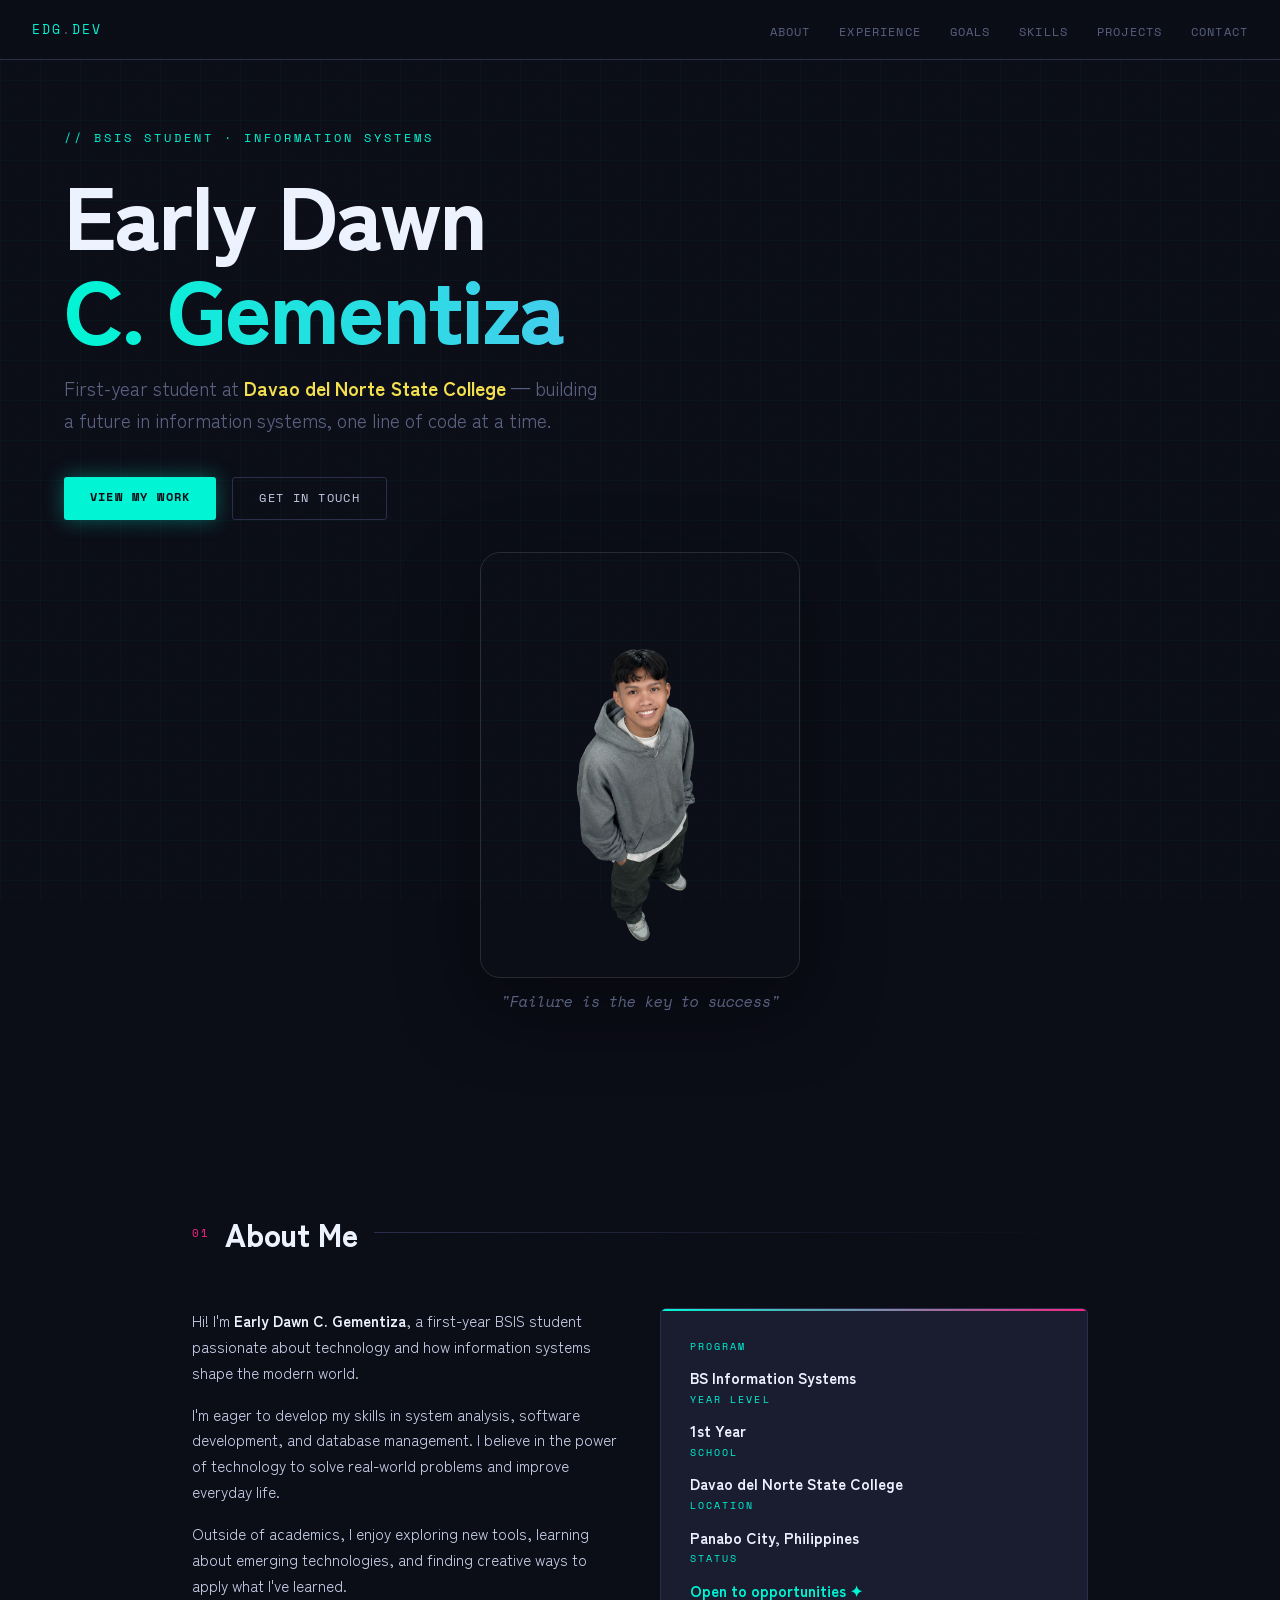
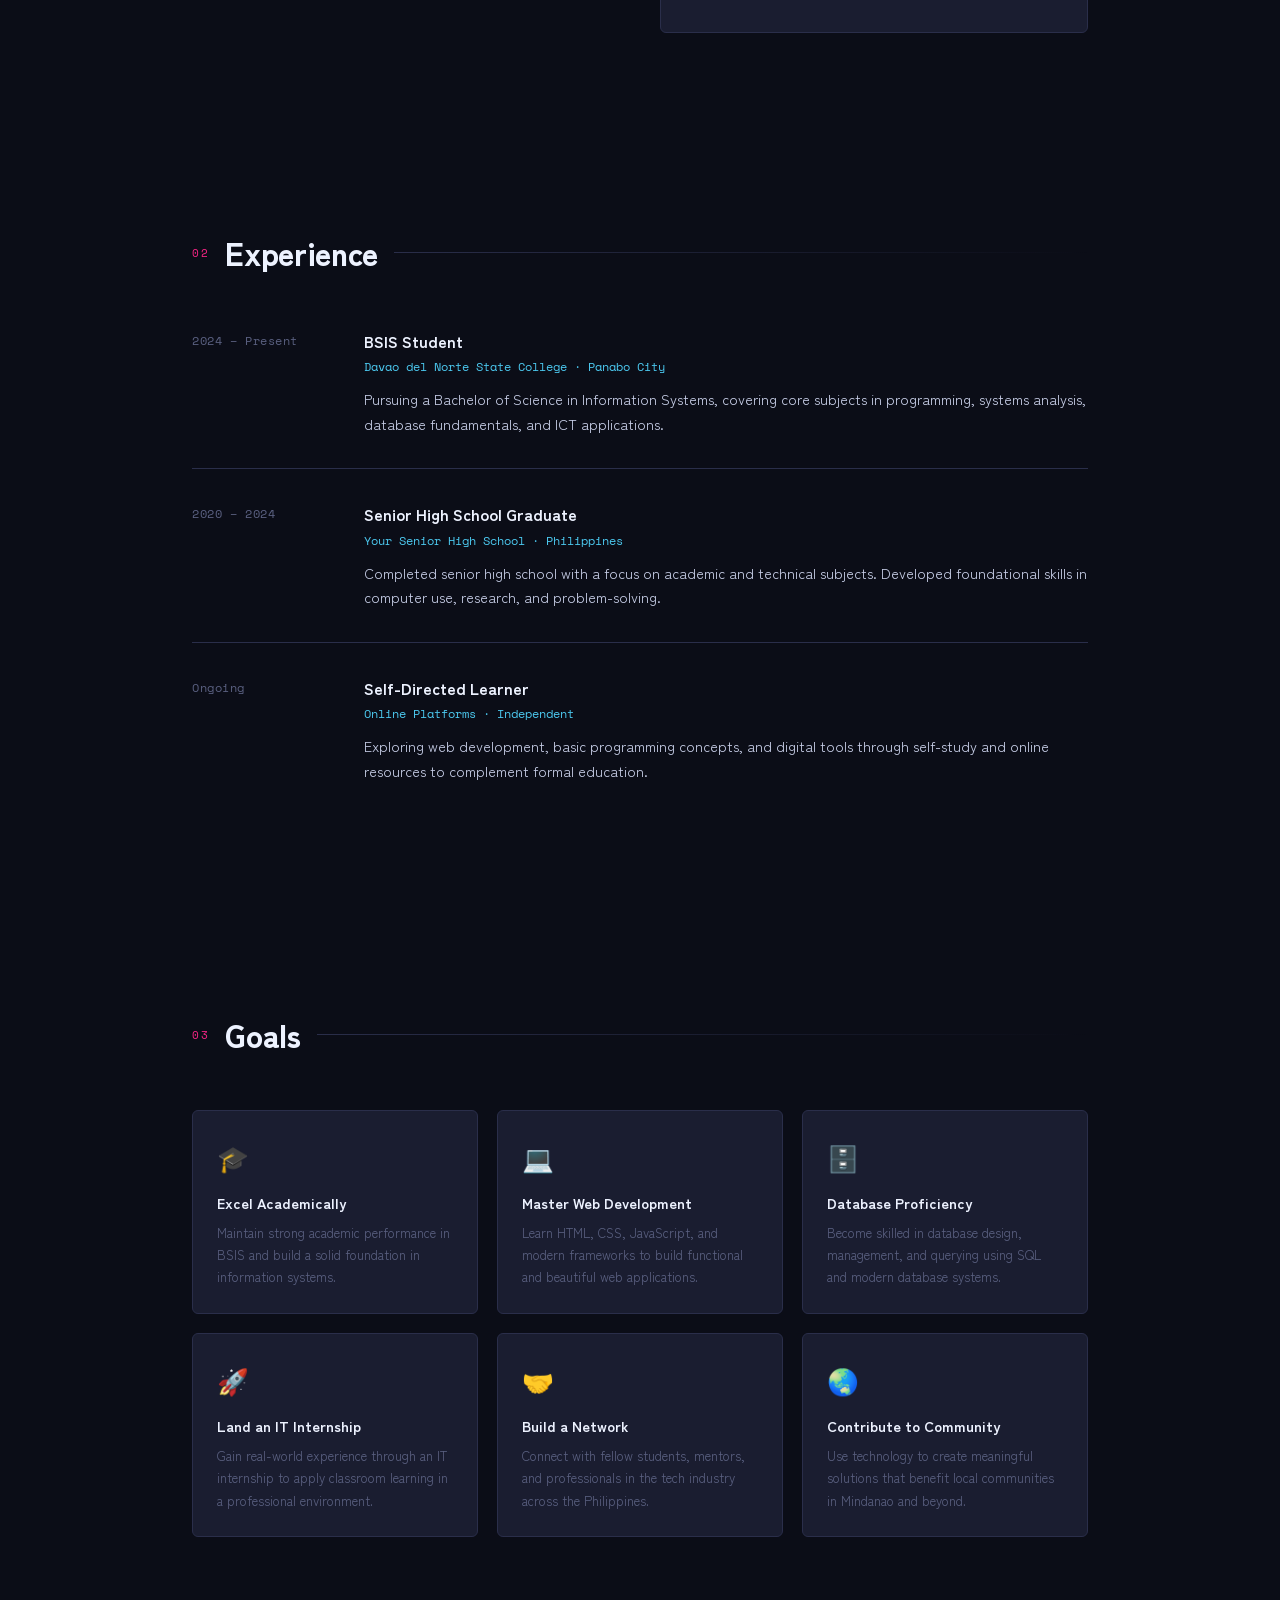
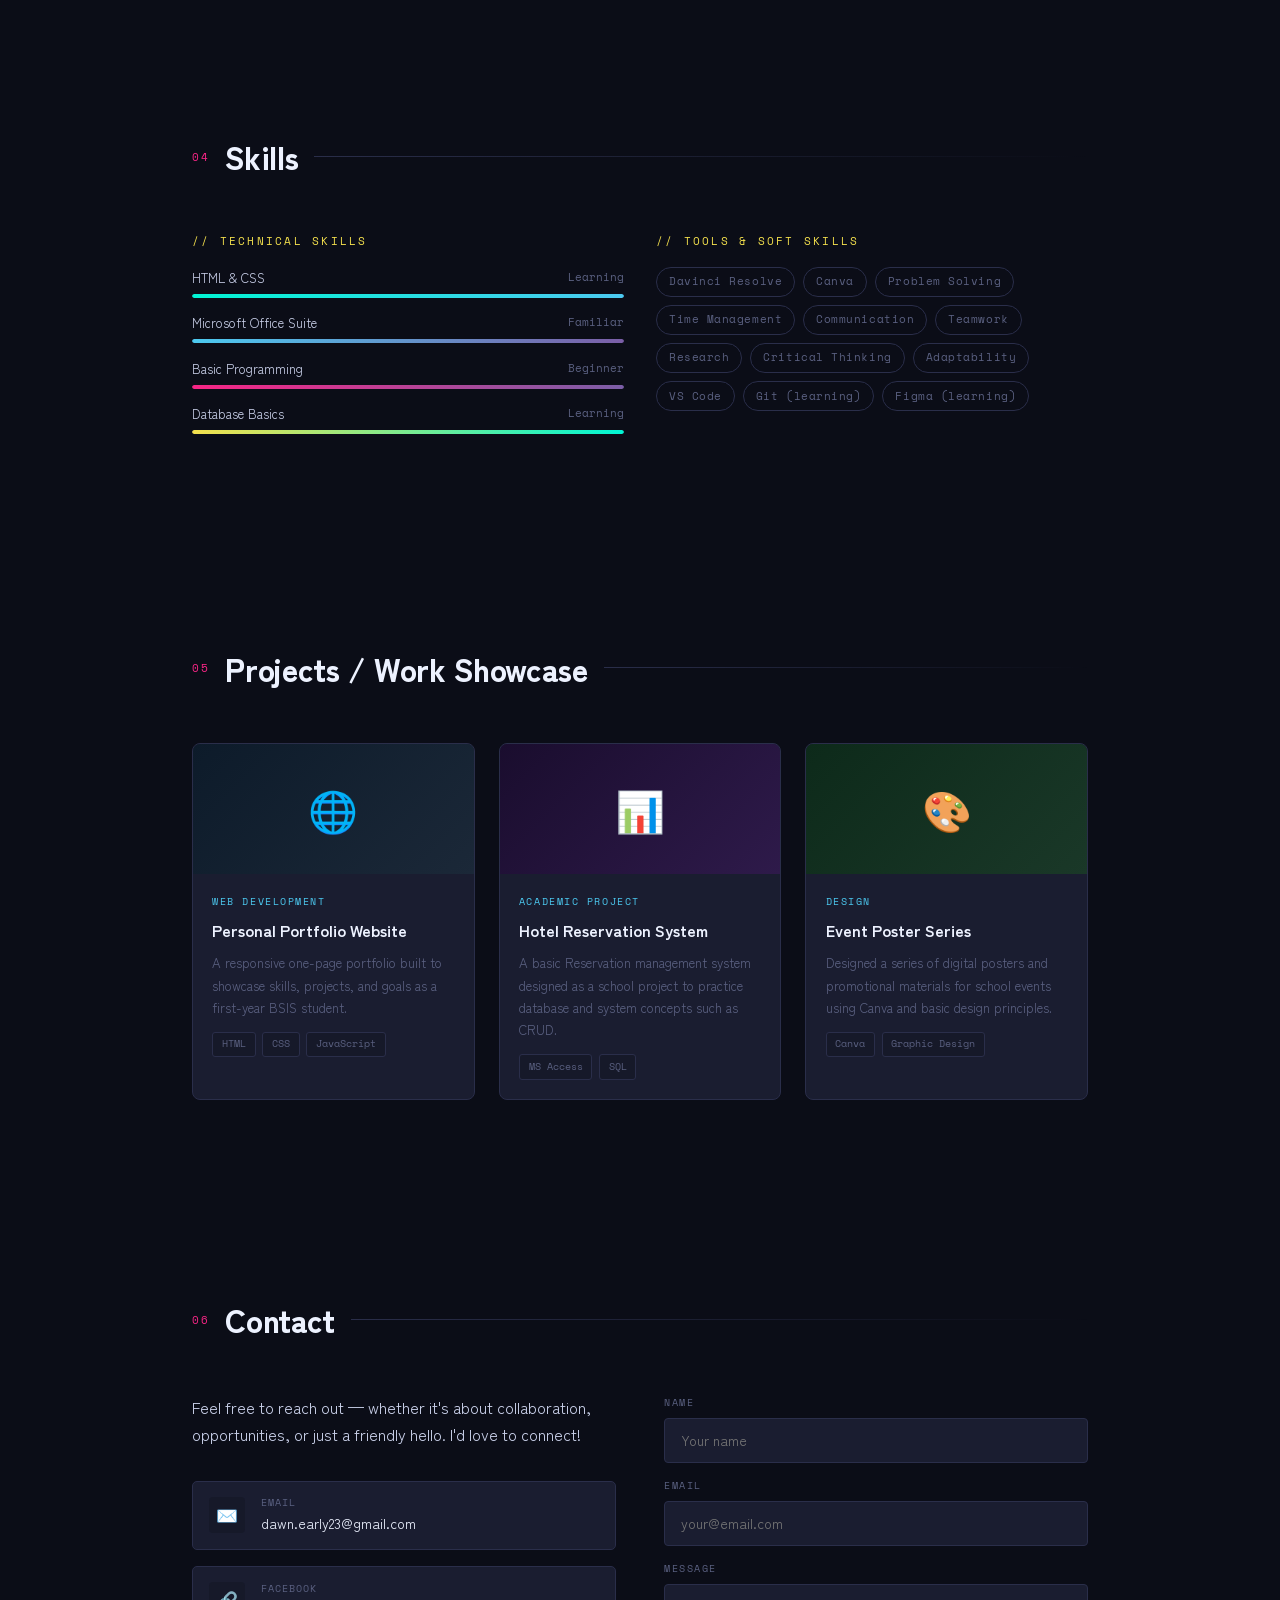
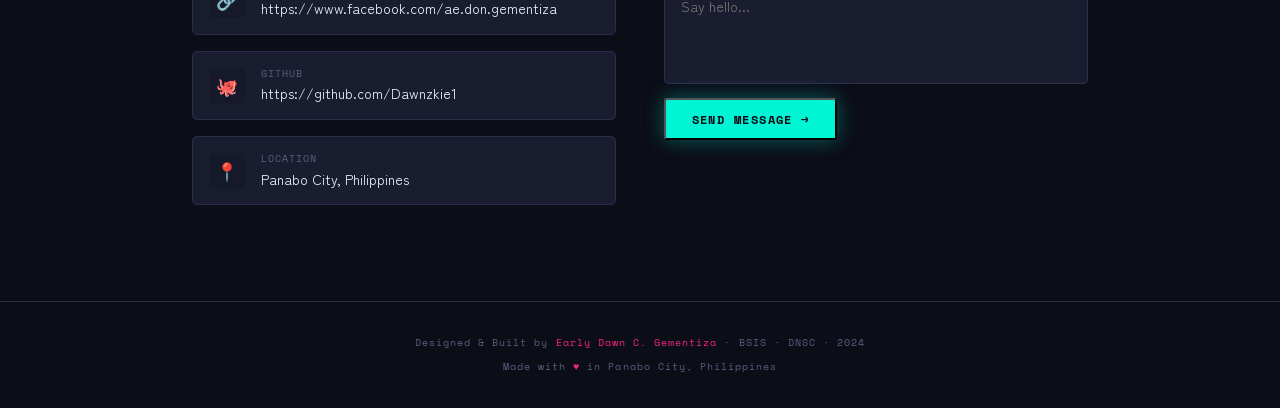
==== index1.html @ 2ead04e9 "Deploy portfolio site" ====
<!DOCTYPE html>
<html lang="en">
<head>
  <meta charset="UTF-8" />
  <meta name="viewport" content="width=device-width, initial-scale=1.0"/>
  <title>Early Dawn C. Gementiza — Portfolio</title>
  <link href="https://fonts.googleapis.com/css2?family=Zen+Kaku+Gothic+New:wght@300;400;700;900&family=Space+Mono:ital,wght@0,400;0,700;1,400&display=swap" rel="stylesheet"/>
  <style>
    /* ── TOKYO MIDNIGHT THEME ── */
    :root {
      --bg:          #0b0d17;
      --bg2:         #10121f;
      --bg3:         #161929;
      --panel:       #1a1d30;
      --border:      #2a2e4a;
      --neon-cyan:   #00f5d4;
      --neon-pink:   #f72585;
      --neon-blue:   #4cc9f0;
      --neon-yellow: #f4e04d;
      --text:        #c8cfe8;
      --text-dim:    #5a6080;
      --text-bright: #edf2ff;
      --accent:      #7b5ea7;
      --font-display: 'Zen Kaku Gothic New', sans-serif;
      --font-mono:   'Space Mono', monospace;
    }

    *, *::before, *::after { box-sizing: border-box; margin: 0; padding: 0; }

    html { scroll-behavior: smooth; }

    body {
      background: var(--bg);
      color: var(--text);
      font-family: var(--font-display);
      line-height: 1.7;
      overflow-x: hidden;
    }

    /* ── NOISE OVERLAY ── */
    body::before {
      content: '';
      position: fixed; inset: 0;
      background-image: url("data:image/svg+xml,%3Csvg viewBox='0 0 200 200' xmlns='http://www.w3.org/2000/svg'%3E%3Cfilter id='n'%3E%3CfeTurbulence type='fractalNoise' baseFrequency='0.9' numOctaves='4' stitchTiles='stitch'/%3E%3C/filter%3E%3Crect width='100%25' height='100%25' filter='url(%23n)' opacity='0.04'/%3E%3C/svg%3E");
      background-size: 200px;
      pointer-events: none;
      z-index: 9999;
      opacity: 0.4;
    }

    /* ── GRID BG ── */
    body::after {
      content: '';
      position: fixed; inset: 0;
      background-image:
        linear-gradient(rgba(0,245,212,0.03) 1px, transparent 1px),
        linear-gradient(90deg, rgba(0,245,212,0.03) 1px, transparent 1px);
      background-size: 40px 40px;
      pointer-events: none;
      z-index: 0;
    }

    /* ── NAV ── */
    nav {
      position: fixed; top: 0; left: 0; right: 0;
      display: flex; align-items: center; justify-content: space-between;
      padding: 1rem 2rem;
      background: rgba(11,13,23,0.85);
      backdrop-filter: blur(12px);
      border-bottom: 1px solid var(--border);
      z-index: 100;
    }

    .nav-logo {
      font-family: var(--font-mono);
      font-size: 0.8rem;
      color: var(--neon-cyan);
      letter-spacing: 0.15em;
      text-transform: uppercase;
    }

    .nav-links {
      display: flex; gap: 1.8rem;
      list-style: none;
    }

    .nav-links a {
      font-family: var(--font-mono);
      font-size: 0.72rem;
      color: var(--text-dim);
      text-decoration: none;
      letter-spacing: 0.1em;
      text-transform: uppercase;
      transition: color 0.2s;
      position: relative;
    }

    .nav-links a::after {
      content: '';
      position: absolute; bottom: -4px; left: 0; right: 0;
      height: 1px;
      background: var(--neon-cyan);
      transform: scaleX(0);
      transform-origin: left;
      transition: transform 0.25s ease;
    }

    .nav-links a:hover { color: var(--neon-cyan); }
    .nav-links a:hover::after { transform: scaleX(1); }

    /* ── SECTIONS ── */
    section {
      position: relative;
      z-index: 1;
      padding: 6rem 2rem;
      max-width: 960px;
      margin: 0 auto;
    }

    .hero-intro {
      display: block;
    }

    .hero-visual {
      display: flex;
      justify-content: center;
      align-items: center;
      margin-top: 2rem;
      flex-direction: column;
    }

    .hero-visual img {
      width: 100%;
      max-width: 320px;
      height: auto;
      border-radius: 1.25rem;
      border: 1px solid rgba(255,255,255,0.12);
      box-shadow: 0 30px 80px rgba(0,0,0,0.35);
    }

    .hero-quote {
      margin-top: 0.75rem;
      font-family: var(--font-mono);
      font-size: 0.92rem;
      color: var(--text-dim);
      text-align: center;
      max-width: 320px;
      line-height: 1.6;
      font-style: italic;
    }

    /* ── HERO ── */
    #hero {
      min-height: 100vh;
      display: flex; flex-direction: column; justify-content: center;
      padding-top: 8rem;
      max-width: 100%;
      padding-left: clamp(1.5rem, 5vw, 5rem);
      padding-right: clamp(1.5rem, 5vw, 5rem);
    }

    .hero-tag {
      font-family: var(--font-mono);
      font-size: 0.75rem;
      color: var(--neon-cyan);
      letter-spacing: 0.25em;
      text-transform: uppercase;
      margin-bottom: 1rem;
      animation: fadeUp 0.8s ease both;
    }

    .hero-name {
      font-size: clamp(2.8rem, 7vw, 6rem);
      font-weight: 900;
      line-height: 1.05;
      color: var(--text-bright);
      letter-spacing: -0.02em;
      animation: fadeUp 0.8s 0.1s ease both;
    }

    .hero-name .accent-line {
      display: block;
      background: linear-gradient(90deg, var(--neon-cyan), var(--neon-blue), var(--neon-pink));
      -webkit-background-clip: text;
      -webkit-text-fill-color: transparent;
      background-clip: text;
    }

    .hero-sub {
      margin-top: 1.2rem;
      font-size: clamp(1rem, 2vw, 1.2rem);
      color: var(--text-dim);
      max-width: 540px;
      animation: fadeUp 0.8s 0.2s ease both;
    }

    .hero-sub span {
      color: var(--neon-yellow);
      font-weight: 700;
    }

    .hero-cta {
      margin-top: 2.5rem;
      display: flex; gap: 1rem; flex-wrap: wrap;
      animation: fadeUp 0.8s 0.3s ease both;
    }

    .btn {
      display: inline-block;
      padding: 0.65rem 1.6rem;
      border-radius: 3px;
      font-family: var(--font-mono);
      font-size: 0.75rem;
      letter-spacing: 0.12em;
      text-transform: uppercase;
      text-decoration: none;
      cursor: pointer;
      transition: all 0.2s;
    }

    .btn-primary {
      background: var(--neon-cyan);
      color: var(--bg);
      font-weight: 700;
      box-shadow: 0 0 20px rgba(0,245,212,0.35);
    }

    .btn-primary:hover {
      box-shadow: 0 0 35px rgba(0,245,212,0.6);
      transform: translateY(-2px);
    }

    .btn-ghost {
      border: 1px solid var(--border);
      color: var(--text);
    }

    .btn-ghost:hover {
      border-color: var(--neon-pink);
      color: var(--neon-pink);
      box-shadow: 0 0 18px rgba(247,37,133,0.2);
      transform: translateY(-2px);
    }

    /* ── SECTION HEADER ── */
    .sec-header {
      display: flex; align-items: center; gap: 1rem;
      margin-bottom: 3rem;
    }

    .sec-num {
      font-family: var(--font-mono);
      font-size: 0.7rem;
      color: var(--neon-pink);
      letter-spacing: 0.15em;
    }

    .sec-title {
      font-size: clamp(1.4rem, 3vw, 2rem);
      font-weight: 900;
      color: var(--text-bright);
      letter-spacing: -0.01em;
    }

    .sec-line {
      flex: 1;
      height: 1px;
      background: linear-gradient(90deg, var(--border), transparent);
    }

    /* ── ABOUT ── */
    .about-grid {
      display: grid;
      grid-template-columns: 1fr 1fr;
      gap: 2.5rem;
      align-items: start;
    }

    .about-text p { margin-bottom: 1rem; color: var(--text); font-size: 0.95rem; }

    .about-card {
      background: var(--panel);
      border: 1px solid var(--border);
      border-radius: 6px;
      padding: 1.8rem;
      position: relative;
      overflow: hidden;
    }

    .about-card::before {
      content: '';
      position: absolute; top: 0; left: 0; right: 0;
      height: 2px;
      background: linear-gradient(90deg, var(--neon-cyan), var(--neon-pink));
    }

    .about-card-label {
      font-family: var(--font-mono);
      font-size: 0.65rem;
      color: var(--neon-cyan);
      letter-spacing: 0.2em;
      text-transform: uppercase;
      margin-bottom: 0.6rem;
    }

    .about-card-value {
      font-weight: 700;
      color: var(--text-bright);
      font-size: 0.95rem;
      margin-bottom: 1.2rem;
    }

    .about-card-value:last-child { margin-bottom: 0; }

    /* ── EXPERIENCE ── */
    .exp-item {
      display: grid;
      grid-template-columns: 140px 1fr;
      gap: 2rem;
      margin-bottom: 2rem;
      padding-bottom: 2rem;
      border-bottom: 1px solid var(--border);
    }

    .exp-item:last-child { border-bottom: none; margin-bottom: 0; }

    .exp-date {
      font-family: var(--font-mono);
      font-size: 0.72rem;
      color: var(--text-dim);
      letter-spacing: 0.05em;
      padding-top: 0.2rem;
    }

    .exp-role {
      font-weight: 700;
      color: var(--text-bright);
      font-size: 1rem;
      margin-bottom: 0.15rem;
    }

    .exp-org {
      font-family: var(--font-mono);
      font-size: 0.75rem;
      color: var(--neon-blue);
      margin-bottom: 0.6rem;
    }

    .exp-desc {
      font-size: 0.9rem;
      color: var(--text);
    }

    /* ── GOALS ── */
    .goals-grid {
      display: grid;
      grid-template-columns: repeat(auto-fill, minmax(240px, 1fr));
      gap: 1.2rem;
    }

    .goal-card {
      background: var(--panel);
      border: 1px solid var(--border);
      border-radius: 6px;
      padding: 1.5rem;
      position: relative;
      overflow: hidden;
      transition: transform 0.2s, border-color 0.2s;
    }

    .goal-card:hover {
      transform: translateY(-4px);
      border-color: var(--neon-cyan);
    }

    .goal-icon {
      font-size: 1.6rem;
      margin-bottom: 0.8rem;
    }

    .goal-title {
      font-weight: 700;
      color: var(--text-bright);
      font-size: 0.9rem;
      margin-bottom: 0.4rem;
    }

    .goal-desc {
      font-size: 0.82rem;
      color: var(--text-dim);
    }

    .goal-card::after {
      content: '';
      position: absolute; bottom: 0; left: 0; right: 0;
      height: 2px;
      background: linear-gradient(90deg, var(--neon-pink), var(--neon-cyan));
      transform: scaleX(0);
      transform-origin: left;
      transition: transform 0.3s ease;
    }

    .goal-card:hover::after { transform: scaleX(1); }

    /* ── SKILLS ── */
    .skills-grid {
      display: grid;
      grid-template-columns: repeat(2, 1fr);
      gap: 2rem;
    }

    .skill-group-title {
      font-family: var(--font-mono);
      font-size: 0.7rem;
      color: var(--neon-yellow);
      letter-spacing: 0.2em;
      text-transform: uppercase;
      margin-bottom: 1rem;
    }

    .skill-bar-wrap {
      margin-bottom: 0.9rem;
    }

    .skill-bar-label {
      display: flex; justify-content: space-between;
      font-size: 0.82rem;
      color: var(--text);
      margin-bottom: 0.3rem;
    }

    .skill-bar-label span:last-child {
      font-family: var(--font-mono);
      font-size: 0.7rem;
      color: var(--text-dim);
    }

    .skill-bar-track {
      height: 4px;
      background: var(--panel);
      border-radius: 2px;
      overflow: hidden;
    }

    .skill-bar-fill {
      height: 100%;
      border-radius: 2px;
      background: linear-gradient(90deg, var(--neon-cyan), var(--neon-blue));
      transform-origin: left;
      animation: barGrow 1s ease both;
    }

    .skill-tags {
      display: flex; flex-wrap: wrap; gap: 0.5rem;
    }

    .skill-tag {
      padding: 0.3rem 0.75rem;
      border: 1px solid var(--border);
      border-radius: 20px;
      font-family: var(--font-mono);
      font-size: 0.68rem;
      color: var(--text-dim);
      letter-spacing: 0.05em;
      transition: all 0.2s;
    }

    .skill-tag:hover {
      border-color: var(--neon-pink);
      color: var(--neon-pink);
      box-shadow: 0 0 12px rgba(247,37,133,0.2);
    }

    /* ── PROJECTS ── */
    .projects-grid {
      display: grid;
      grid-template-columns: repeat(auto-fill, minmax(280px, 1fr));
      gap: 1.5rem;
    }

    .project-card {
      background: var(--panel);
      border: 1px solid var(--border);
      border-radius: 8px;
      overflow: hidden;
      transition: transform 0.25s, border-color 0.25s;
      cursor: pointer;
    }

    .project-card:hover {
      transform: translateY(-6px);
      border-color: var(--neon-blue);
    }

    .project-thumb {
      height: 130px;
      display: flex; align-items: center; justify-content: center;
      font-size: 2.5rem;
      position: relative;
      overflow: hidden;
    }

    .project-thumb-1 { background: linear-gradient(135deg, #0d1b2a, #1b2838); }
    .project-thumb-2 { background: linear-gradient(135deg, #1a0d2e, #2e1a4a); }
    .project-thumb-3 { background: linear-gradient(135deg, #0d2a1a, #1a3828); }

    .project-thumb-glow {
      position: absolute; inset: 0;
      opacity: 0;
      transition: opacity 0.3s;
    }

    .project-card:hover .project-thumb-glow { opacity: 1; }
    .project-thumb-1 .project-thumb-glow { background: radial-gradient(circle at center, rgba(76,201,240,0.15), transparent 70%); }
    .project-thumb-2 .project-thumb-glow { background: radial-gradient(circle at center, rgba(247,37,133,0.15), transparent 70%); }
    .project-thumb-3 .project-thumb-glow { background: radial-gradient(circle at center, rgba(0,245,212,0.15), transparent 70%); }

    .project-body {
      padding: 1.2rem;
    }

    .project-type {
      font-family: var(--font-mono);
      font-size: 0.65rem;
      color: var(--neon-blue);
      letter-spacing: 0.15em;
      text-transform: uppercase;
      margin-bottom: 0.4rem;
    }

    .project-name {
      font-weight: 700;
      color: var(--text-bright);
      font-size: 1rem;
      margin-bottom: 0.5rem;
    }

    .project-desc {
      font-size: 0.82rem;
      color: var(--text-dim);
      margin-bottom: 0.8rem;
    }

    .project-stack {
      display: flex; flex-wrap: wrap; gap: 0.4rem;
    }

    .stack-badge {
      padding: 0.2rem 0.55rem;
      background: var(--bg3);
      border: 1px solid var(--border);
      border-radius: 3px;
      font-family: var(--font-mono);
      font-size: 0.62rem;
      color: var(--text-dim);
    }

    /* ── CONTACT ── */
    .contact-wrap {
      display: grid;
      grid-template-columns: 1fr 1fr;
      gap: 3rem;
      align-items: start;
    }

    .contact-lead {
      font-size: 1rem;
      color: var(--text);
      margin-bottom: 2rem;
    }

    .contact-items { display: flex; flex-direction: column; gap: 1rem; }

    .contact-item {
      display: flex; align-items: center; gap: 1rem;
      padding: 0.8rem 1rem;
      background: var(--panel);
      border: 1px solid var(--border);
      border-radius: 5px;
      transition: border-color 0.2s;
      text-decoration: none;
    }

    .contact-item:hover { border-color: var(--neon-cyan); }

    .contact-icon {
      width: 36px; height: 36px;
      background: var(--bg3);
      border-radius: 4px;
      display: flex; align-items: center; justify-content: center;
      font-size: 1.1rem;
      flex-shrink: 0;
    }

    .contact-label {
      font-family: var(--font-mono);
      font-size: 0.65rem;
      color: var(--text-dim);
      letter-spacing: 0.1em;
      text-transform: uppercase;
    }

    .contact-value {
      font-size: 0.88rem;
      color: var(--text-bright);
    }

    .contact-form {
      display: flex; flex-direction: column; gap: 0.9rem;
    }

    .form-group {
      display: flex; flex-direction: column; gap: 0.4rem;
    }

    .form-label {
      font-family: var(--font-mono);
      font-size: 0.65rem;
      color: var(--text-dim);
      letter-spacing: 0.15em;
      text-transform: uppercase;
    }

    .form-input,
    .form-textarea {
      background: var(--panel);
      border: 1px solid var(--border);
      border-radius: 4px;
      padding: 0.7rem 1rem;
      color: var(--text-bright);
      font-family: var(--font-display);
      font-size: 0.88rem;
      outline: none;
      transition: border-color 0.2s, box-shadow 0.2s;
      resize: none;
    }

    .form-input:focus,
    .form-textarea:focus {
      border-color: var(--neon-cyan);
      box-shadow: 0 0 15px rgba(0,245,212,0.1);
    }

    .form-textarea { min-height: 100px; }

    /* ── FOOTER ── */
    footer {
      position: relative; z-index: 1;
      border-top: 1px solid var(--border);
      padding: 2rem;
      text-align: center;
      font-family: var(--font-mono);
      font-size: 0.65rem;
      color: var(--text-dim);
      letter-spacing: 0.1em;
    }

    footer span { color: var(--neon-pink); }

    /* ── ANIMATIONS ── */
    @keyframes fadeUp {
      from { opacity: 0; transform: translateY(24px); }
      to   { opacity: 1; transform: translateY(0); }
    }

    @keyframes barGrow {
      from { width: 0; }
      to   { width: 100%; }
    }

    /* ── SCROLLBAR ── */
    ::-webkit-scrollbar { width: 5px; }
    ::-webkit-scrollbar-track { background: var(--bg); }
    ::-webkit-scrollbar-thumb { background: var(--border); border-radius: 10px; }
    ::-webkit-scrollbar-thumb:hover { background: var(--neon-cyan); }

    /* ── RESPONSIVE ── */
    @media (max-width: 700px) {
      .nav-links { display: none; }

      .about-grid,
      .skills-grid,
      .contact-wrap {
        grid-template-columns: 1fr;
      }

      .exp-item {
        grid-template-columns: 1fr;
        gap: 0.4rem;
      }

      .sec-title { font-size: 1.4rem; }

      section { padding: 4rem 1.5rem; }
    }
  </style>
</head>
<body>

  <!-- NAV -->
  <nav>
    <div class="nav-logo">EDG<span style="color:var(--text-dim)">.</span>dev</div>
    <ul class="nav-links">
      <li><a href="#about">About</a></li>
      <li><a href="#experience">Experience</a></li>
      <li><a href="#goals">Goals</a></li>
      <li><a href="#skills">Skills</a></li>
      <li><a href="#projects">Projects</a></li>
      <li><a href="#contact">Contact</a></li>
    </ul>
  </nav>

  <!-- HERO -->
  <section id="hero">
    <div class="hero-intro">
      <div>
        <p class="hero-tag">// BSIS Student · Information Systems</p>
        <h1 class="hero-name">
          Early Dawn<br>
          <span class="accent-line">C. Gementiza</span>
        </h1>
        <p class="hero-sub">
          First-year student at <span>Davao del Norte State College</span> — building a future in information systems, one line of code at a time.
        </p>
        <div class="hero-cta">
          <a href="#projects" class="btn btn-primary">View My Work</a>
          <a href="#contact" class="btn btn-ghost">Get In Touch</a>
        </div>
        <div class="hero-visual">
          <img src="dawn_transparent.png" alt="Dawn Gementiza portrait">
          <p class="hero-quote">"Failure is the key to success"</p>
        </div>
      </div>
    </div>
  </section>

  <!-- ABOUT -->
  <section id="about">
    <div class="sec-header">
      <span class="sec-num">01</span>
      <h2 class="sec-title">About Me</h2>
      <div class="sec-line"></div>
    </div>
    <div class="about-grid">
      <div class="about-text">
        <p>Hi! I'm <strong style="color:var(--text-bright)">Early Dawn C. Gementiza</strong>, a first-year BSIS student passionate about technology and how information systems shape the modern world.</p>
        <p>I'm eager to develop my skills in system analysis, software development, and database management. I believe in the power of technology to solve real-world problems and improve everyday life.</p>
        <p>Outside of academics, I enjoy exploring new tools, learning about emerging technologies, and finding creative ways to apply what I've learned.</p>
      </div>
      <div class="about-card">
        <div>
          <div class="about-card-label">Program</div>
          <div class="about-card-value">BS Information Systems</div>
        </div>
        <div>
          <div class="about-card-label">Year Level</div>
          <div class="about-card-value">1st Year</div>
        </div>
        <div>
          <div class="about-card-label">School</div>
          <div class="about-card-value">Davao del Norte State College</div>
        </div>
        <div>
          <div class="about-card-label">Location</div>
          <div class="about-card-value">Panabo City, Philippines</div>
        </div>
        <div>
          <div class="about-card-label">Status</div>
          <div class="about-card-value" style="color:var(--neon-cyan)">Open to opportunities ✦</div>
        </div>
      </div>
    </div>
  </section>

  <!-- EXPERIENCE -->
  <section id="experience">
    <div class="sec-header">
      <span class="sec-num">02</span>
      <h2 class="sec-title">Experience</h2>
      <div class="sec-line"></div>
    </div>

    <div class="exp-item">
      <div class="exp-date">2024 – Present</div>
      <div>
        <div class="exp-role">BSIS Student</div>
        <div class="exp-org">Davao del Norte State College · Panabo City</div>
        <div class="exp-desc">Pursuing a Bachelor of Science in Information Systems, covering core subjects in programming, systems analysis, database fundamentals, and ICT applications.</div>
      </div>
    </div>

    <div class="exp-item">
      <div class="exp-date">2020 – 2024</div>
      <div>
        <div class="exp-role">Senior High School Graduate</div>
        <div class="exp-org">Your Senior High School · Philippines</div>
        <div class="exp-desc">Completed senior high school with a focus on academic and technical subjects. Developed foundational skills in computer use, research, and problem-solving.</div>
      </div>
    </div>

    <div class="exp-item">
      <div class="exp-date">Ongoing</div>
      <div>
        <div class="exp-role">Self-Directed Learner</div>
        <div class="exp-org">Online Platforms · Independent</div>
        <div class="exp-desc">Exploring web development, basic programming concepts, and digital tools through self-study and online resources to complement formal education.</div>
      </div>
    </div>
  </section>

  <!-- GOALS -->
  <section id="goals">
    <div class="sec-header">
      <span class="sec-num">03</span>
      <h2 class="sec-title">Goals</h2>
      <div class="sec-line"></div>
    </div>
    <div class="goals-grid">
      <div class="goal-card">
        <div class="goal-icon">🎓</div>
        <div class="goal-title">Excel Academically</div>
        <div class="goal-desc">Maintain strong academic performance in BSIS and build a solid foundation in information systems.</div>
      </div>
      <div class="goal-card">
        <div class="goal-icon">💻</div>
        <div class="goal-title">Master Web Development</div>
        <div class="goal-desc">Learn HTML, CSS, JavaScript, and modern frameworks to build functional and beautiful web applications.</div>
      </div>
      <div class="goal-card">
        <div class="goal-icon">🗄️</div>
        <div class="goal-title">Database Proficiency</div>
        <div class="goal-desc">Become skilled in database design, management, and querying using SQL and modern database systems.</div>
      </div>
      <div class="goal-card">
        <div class="goal-icon">🚀</div>
        <div class="goal-title">Land an IT Internship</div>
        <div class="goal-desc">Gain real-world experience through an IT internship to apply classroom learning in a professional environment.</div>
      </div>
      <div class="goal-card">
        <div class="goal-icon">🤝</div>
        <div class="goal-title">Build a Network</div>
        <div class="goal-desc">Connect with fellow students, mentors, and professionals in the tech industry across the Philippines.</div>
      </div>
      <div class="goal-card">
        <div class="goal-icon">🌏</div>
        <div class="goal-title">Contribute to Community</div>
        <div class="goal-desc">Use technology to create meaningful solutions that benefit local communities in Mindanao and beyond.</div>
      </div>
    </div>
  </section>

  <!-- SKILLS -->
  <section id="skills">
    <div class="sec-header">
      <span class="sec-num">04</span>
      <h2 class="sec-title">Skills</h2>
      <div class="sec-line"></div>
    </div>
    <div class="skills-grid">
      <div>
        <div class="skill-group-title">// Technical Skills</div>
        <div class="skill-bar-wrap">
          <div class="skill-bar-label"><span>HTML & CSS</span><span>Learning</span></div>
          <div class="skill-bar-track">
            <div class="skill-bar-fill" style="width:60%;background:linear-gradient(90deg,var(--neon-cyan),var(--neon-blue))"></div>
          </div>
        </div>
        <div class="skill-bar-wrap">
          <div class="skill-bar-label"><span>Microsoft Office Suite</span><span>Familiar</span></div>
          <div class="skill-bar-track">
            <div class="skill-bar-fill" style="width:75%;background:linear-gradient(90deg,var(--neon-blue),var(--accent))"></div>
          </div>
        </div>
        <div class="skill-bar-wrap">
          <div class="skill-bar-label"><span>Basic Programming</span><span>Beginner</span></div>
          <div class="skill-bar-track">
            <div class="skill-bar-fill" style="width:40%;background:linear-gradient(90deg,var(--neon-pink),var(--accent))"></div>
          </div>
        </div>
        <div class="skill-bar-wrap">
          <div class="skill-bar-label"><span>Database Basics</span><span>Learning</span></div>
          <div class="skill-bar-track">
            <div class="skill-bar-fill" style="width:45%;background:linear-gradient(90deg,var(--neon-yellow),var(--neon-cyan))"></div>
          </div>
        </div>
      </div>
      <div>
        <div class="skill-group-title">// Tools & Soft Skills</div>
        <div class="skill-tags">
          <span class="skill-tag">Davinci Resolve</span>
          <span class="skill-tag">Canva</span>
          <span class="skill-tag">Problem Solving</span>
          <span class="skill-tag">Time Management</span>
          <span class="skill-tag">Communication</span>
          <span class="skill-tag">Teamwork</span>
          <span class="skill-tag">Research</span>
          <span class="skill-tag">Critical Thinking</span>
          <span class="skill-tag">Adaptability</span>
          <span class="skill-tag">VS Code</span>
          <span class="skill-tag">Git (learning)</span>
          <span class="skill-tag">Figma (learning)</span>
        </div>
      </div>
    </div>
  </section>

  <!-- PROJECTS -->
  <section id="projects">
    <div class="sec-header">
      <span class="sec-num">05</span>
      <h2 class="sec-title">Projects / Work Showcase</h2>
      <div class="sec-line"></div>
    </div>
    <div class="projects-grid">
      <div class="project-card">
        <div class="project-thumb project-thumb-1">
          🌐
          <div class="project-thumb-glow"></div>
        </div>
        <div class="project-body">
          <div class="project-type">Web Development</div>
          <div class="project-name">Personal Portfolio Website</div>
          <div class="project-desc">A responsive one-page portfolio built to showcase skills, projects, and goals as a first-year BSIS student.</div>
          <div class="project-stack">
            <span class="stack-badge">HTML</span>
            <span class="stack-badge">CSS</span>
            <span class="stack-badge">JavaScript</span>
          </div>
        </div>
      </div>
      <div class="project-card">
        <div class="project-thumb project-thumb-2">
          📊
          <div class="project-thumb-glow"></div>
        </div>
        <div class="project-body">
          <div class="project-type">Academic Project</div>
          <div class="project-name">Hotel Reservation System</div>
          <div class="project-desc">A basic Reservation management system designed as a school project to practice database and system concepts such as CRUD.</div>
          <div class="project-stack">
            <span class="stack-badge">MS Access</span>
            <span class="stack-badge">SQL</span>
          </div>
        </div>
      </div>
      <div class="project-card">
        <div class="project-thumb project-thumb-3">
          🎨
          <div class="project-thumb-glow"></div>
        </div>
        <div class="project-body">
          <div class="project-type">Design</div>
          <div class="project-name">Event Poster Series</div>
          <div class="project-desc">Designed a series of digital posters and promotional materials for school events using Canva and basic design principles.</div>
          <div class="project-stack">
            <span class="stack-badge">Canva</span>
            <span class="stack-badge">Graphic Design</span>
          </div>
        </div>
      </div>
    </div>
  </section>

  <!-- CONTACT -->
  <section id="contact">
    <div class="sec-header">
      <span class="sec-num">06</span>
      <h2 class="sec-title">Contact</h2>
      <div class="sec-line"></div>
    </div>
    <div class="contact-wrap">
      <div>
        <p class="contact-lead">Feel free to reach out — whether it's about collaboration, opportunities, or just a friendly hello. I'd love to connect!</p>
        <div class="contact-items">
          <a href="mailto:dawn.early23@gmail.com" class="contact-item">
            <div class="contact-icon">✉️</div>
            <div>
              <div class="contact-label">Email</div>
              <div class="contact-value">dawn.early23@gmail.com</div>
            </div>
          </a>
          <a href="https://www.facebook.com/ae.don.gementiza" target="_blank" rel="noopener noreferrer" class="contact-item">
            <div class="contact-icon">🔗</div>
            <div>
              <div class="contact-label">Facebook</div>
              <div class="contact-value">https://www.facebook.com/ae.don.gementiza</div>
            </div>
          </a>
          <a href="https://github.com/Dawnzkie1" target="_blank" rel="noopener noreferrer" class="contact-item">
            <div class="contact-icon">🐙</div>
            <div>
              <div class="contact-label">GitHub</div>
              <div class="contact-value">https://github.com/Dawnzkie1</div>
            </div>
          </a>
          <div class="contact-item">
            <div class="contact-icon">📍</div>
            <div>
              <div class="contact-label">Location</div>
              <div class="contact-value">Panabo City, Philippines</div>
            </div>
          </div>
        </div>
      </div>
      <form class="contact-form" action="mailto:dawn.early23@gmail.com?subject=Portfolio%20Contact%20Message" method="POST" enctype="text/plain">
        <div class="form-group">
          <label class="form-label" for="contact-name">Name</label>
          <input id="contact-name" name="Name" type="text" class="form-input" placeholder="Your name" required />
        </div>
        <div class="form-group">
          <label class="form-label" for="contact-email">Email</label>
          <input id="contact-email" name="Email" type="email" class="form-input" placeholder="your@email.com" required />
        </div>
        <div class="form-group">
          <label class="form-label" for="contact-message">Message</label>
          <textarea id="contact-message" name="Message" class="form-textarea" placeholder="Say hello..." required></textarea>
        </div>
        <button type="submit" class="btn btn-primary" style="align-self:flex-start">Send Message →</button>
      </form>
    </div>
  </section>

  <!-- FOOTER -->
  <footer>
    <p>Designed & Built by <span>Early Dawn C. Gementiza</span> · BSIS · DNSC · 2024</p>
    <p style="margin-top:0.4rem">Made with <span>♥</span> in Panabo City, Philippines</p>
  </footer>

</body>
</html>
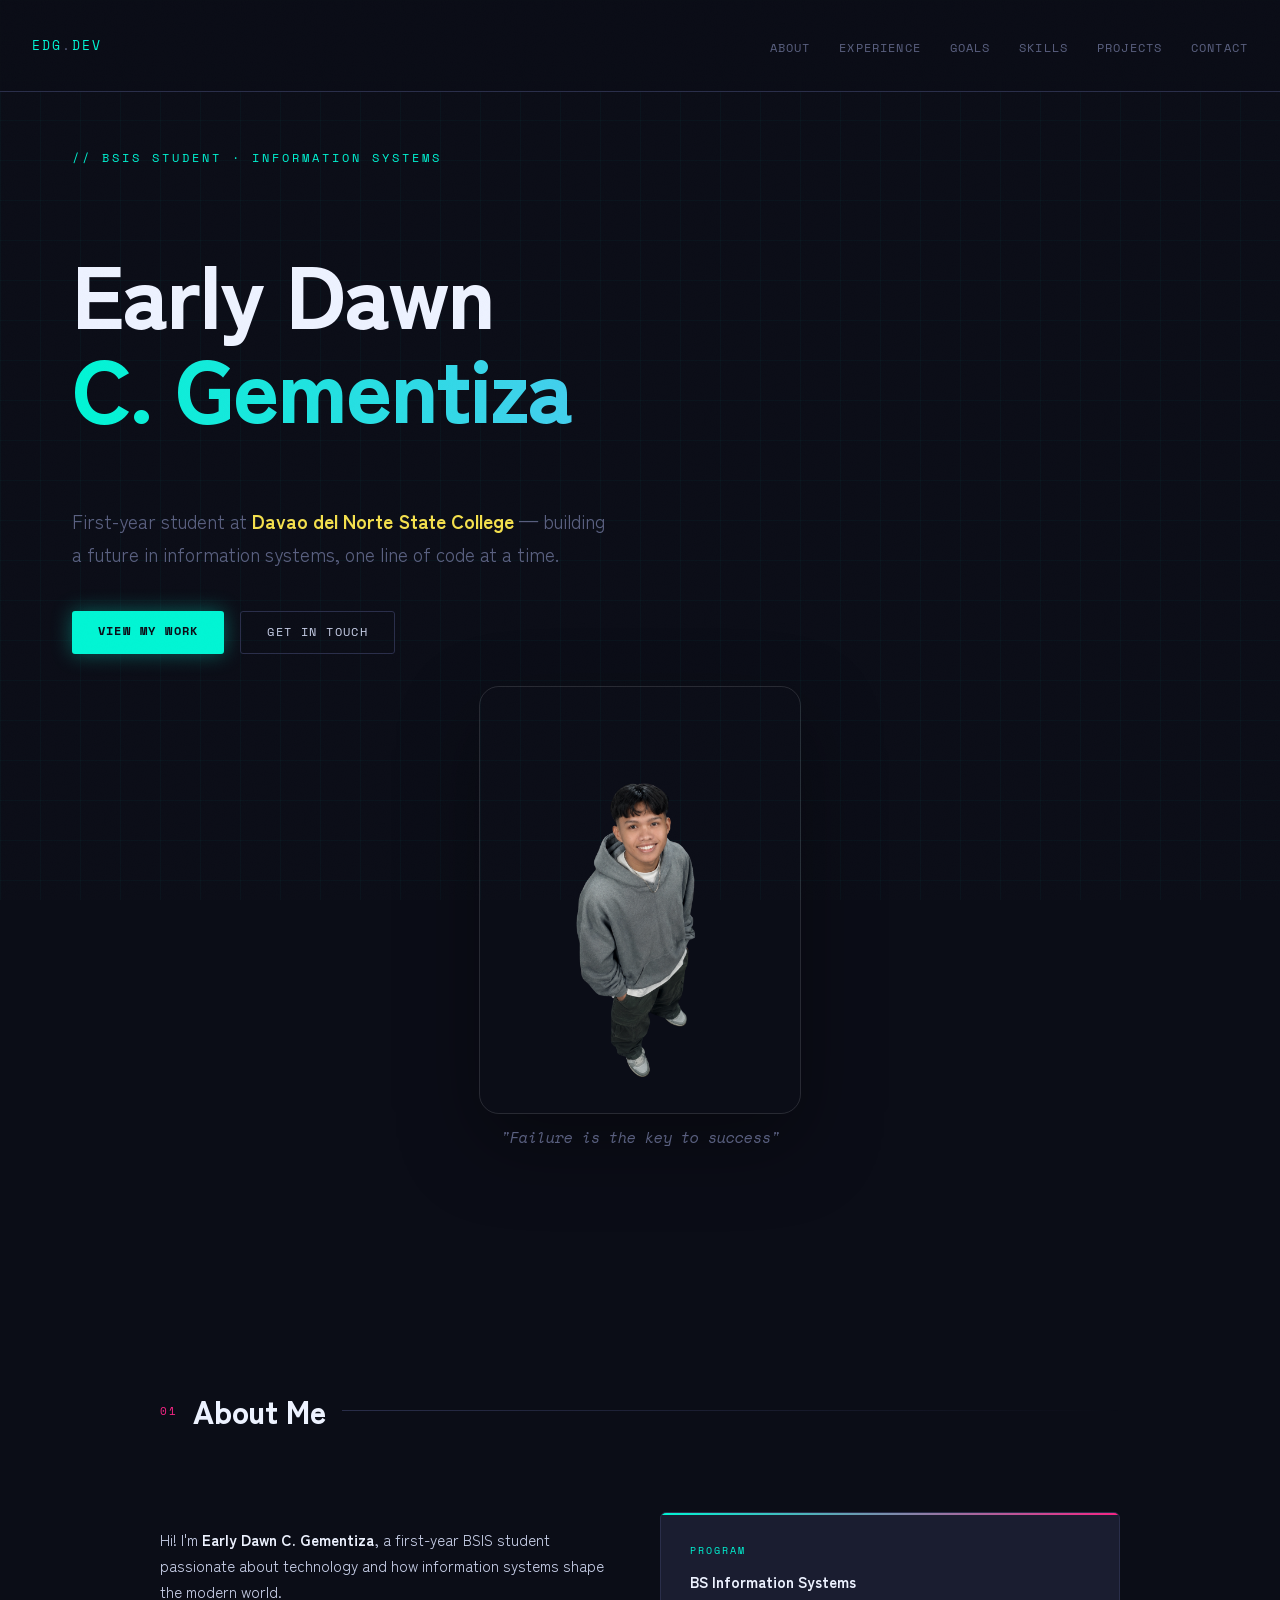
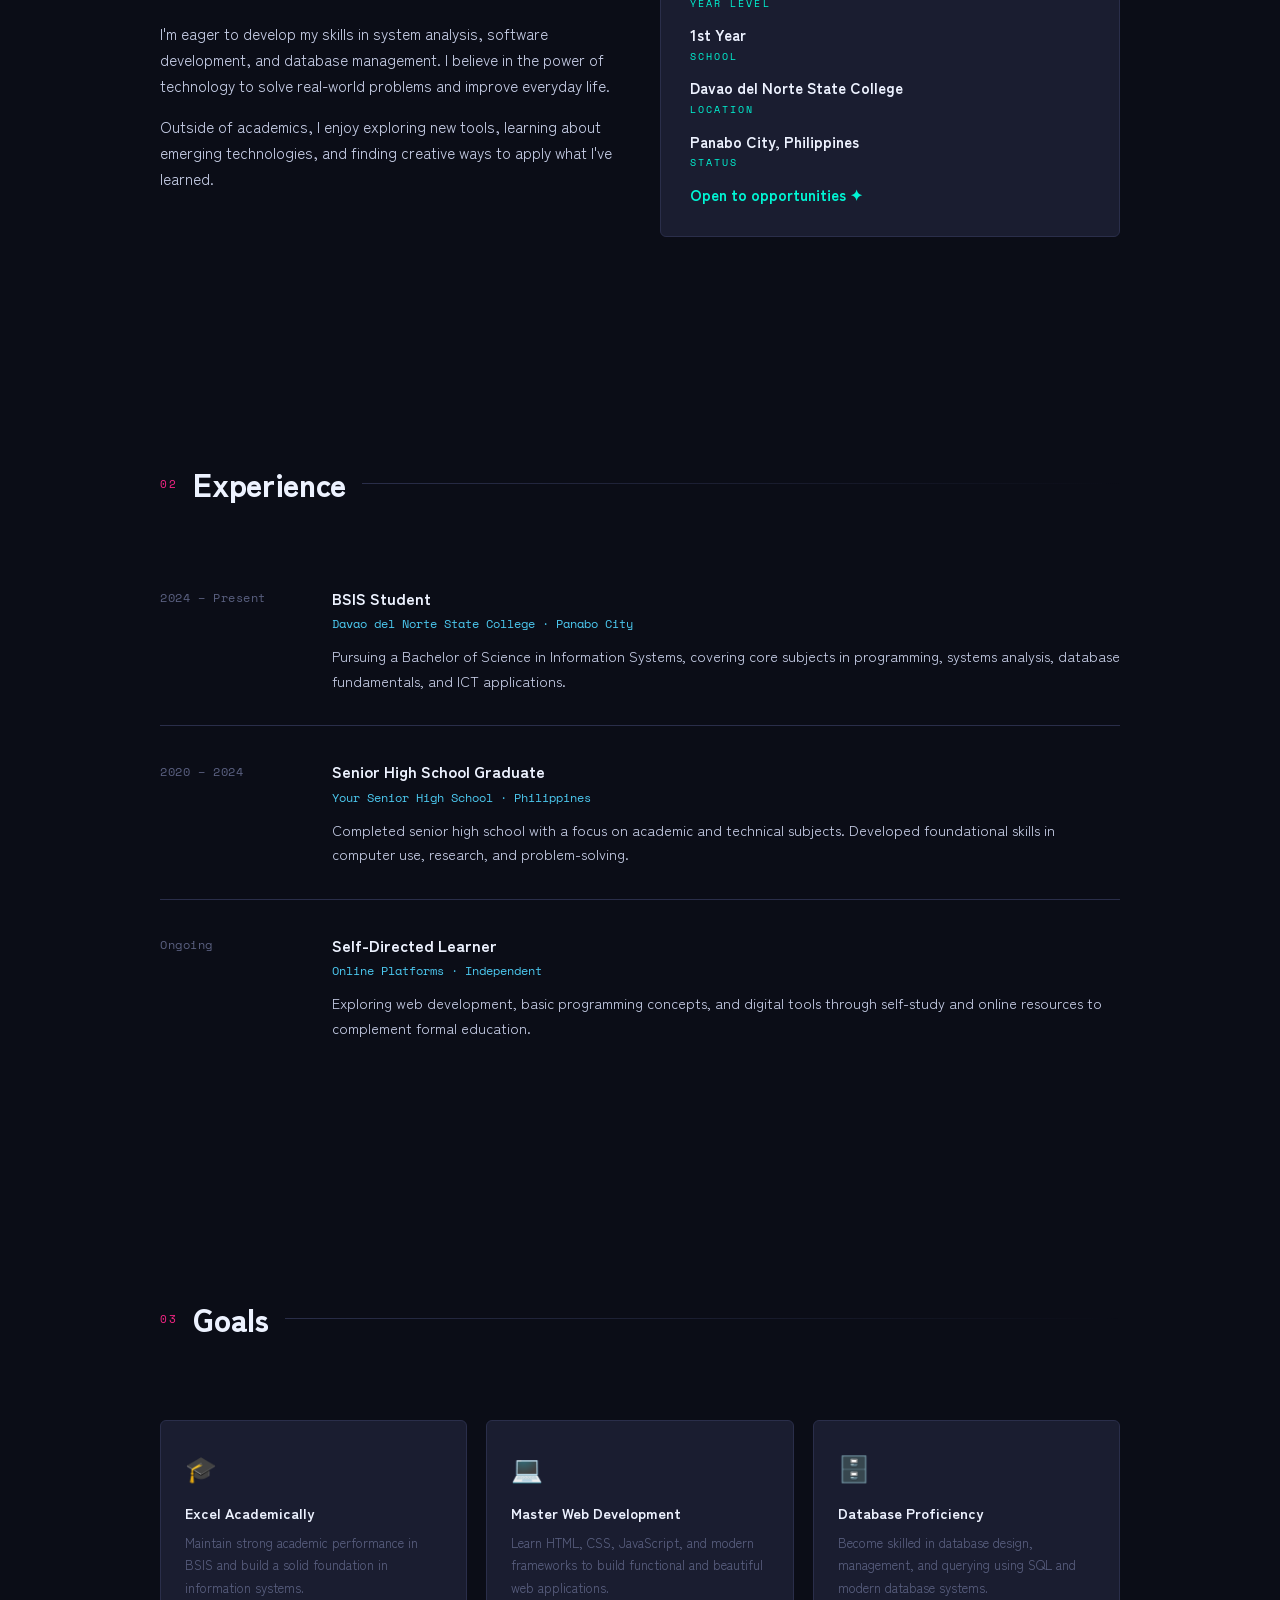
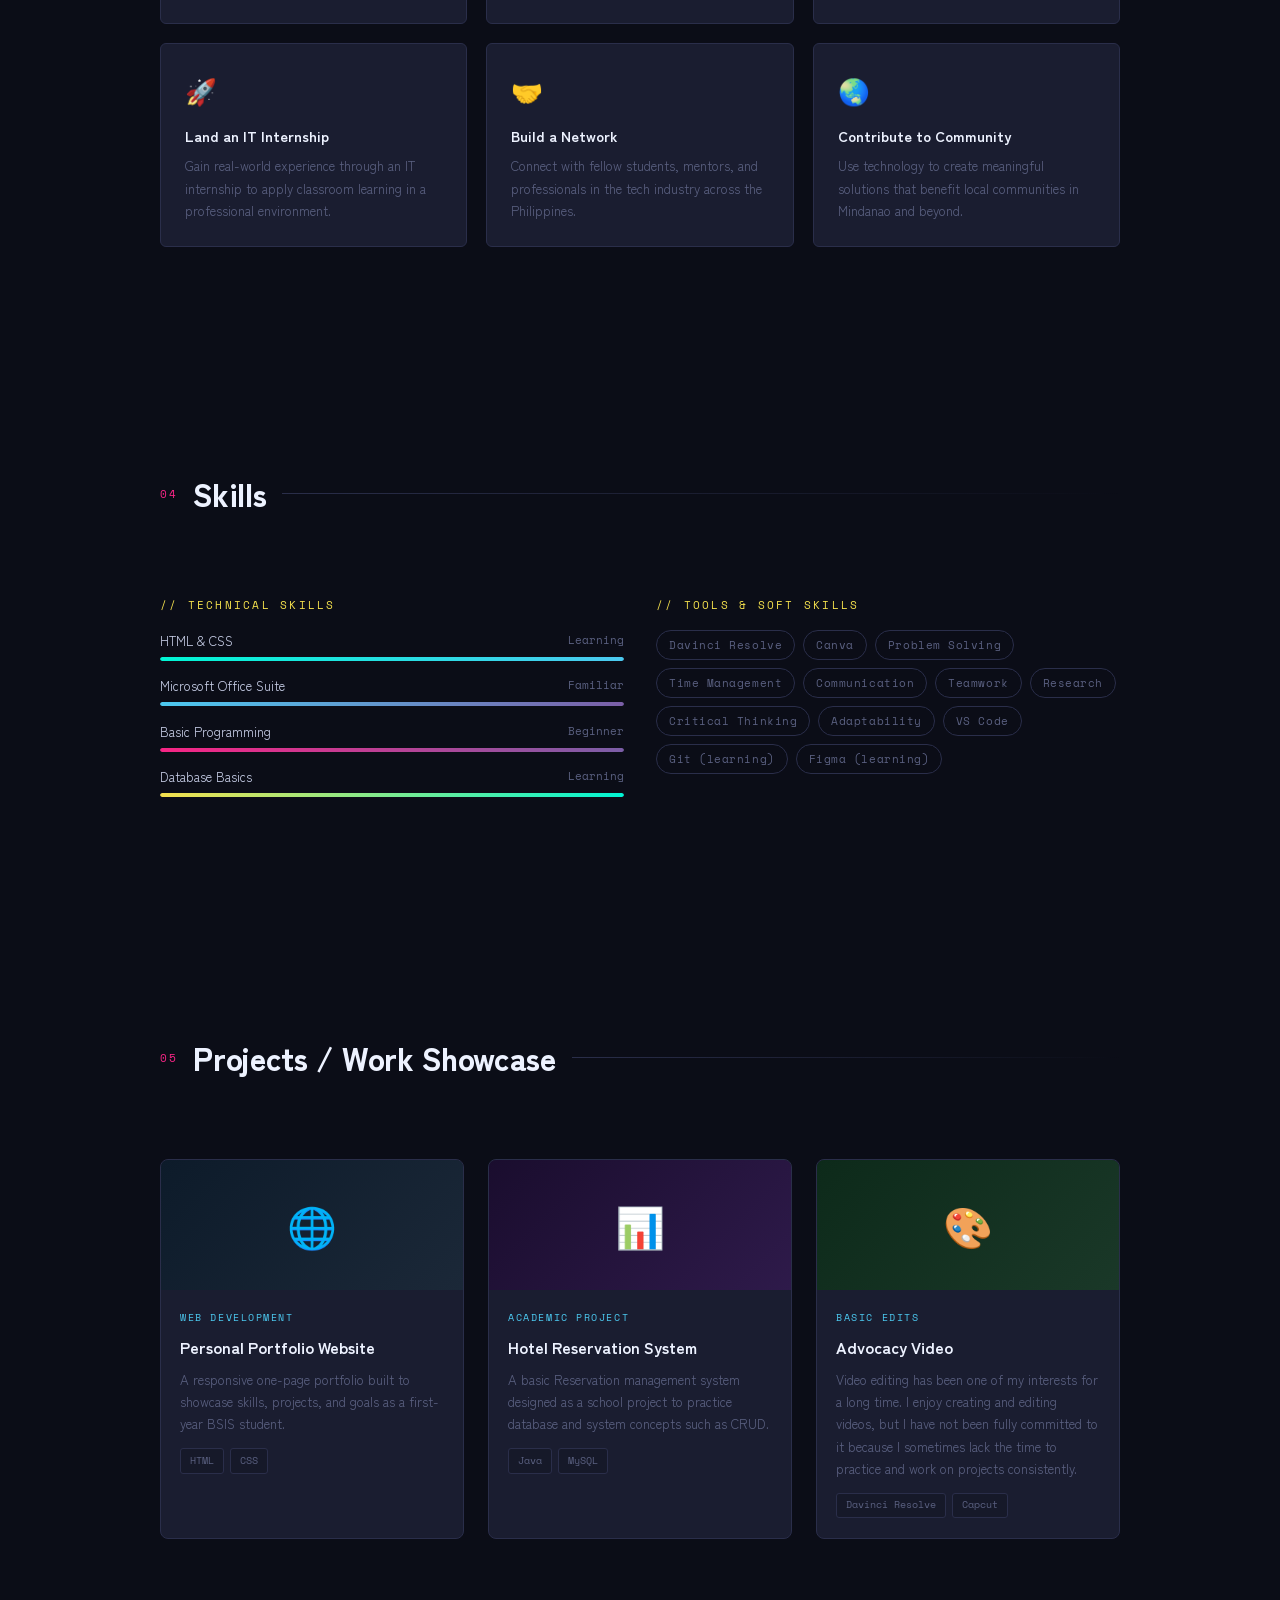
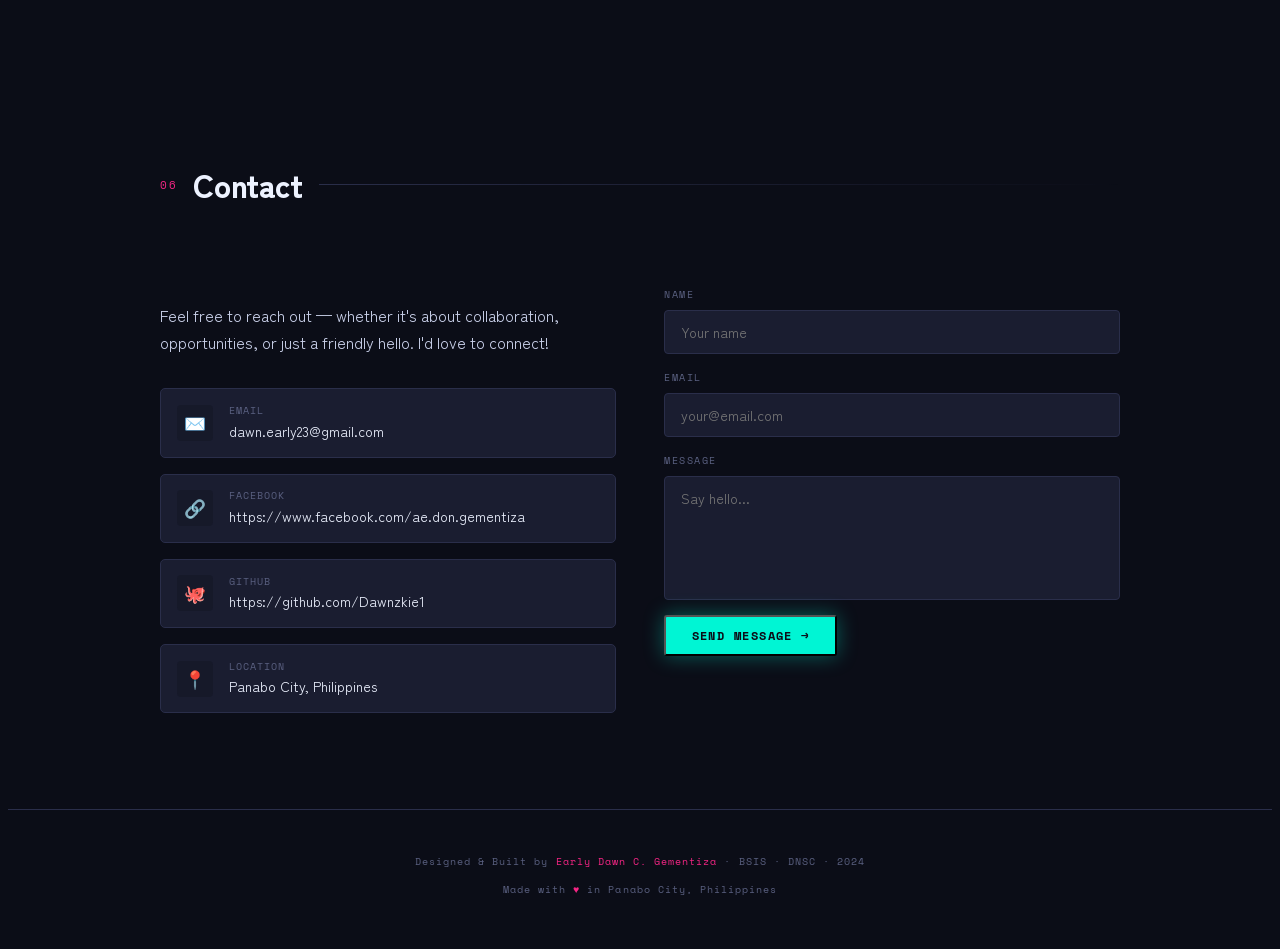
==== commit 40a2c86e: "Update project links and images" ====
--- a/index1.html
+++ b/index1.html
@@ -24,7 +24,7 @@
       --font-display: 'Zen Kaku Gothic New', sans-serif;
       --font-mono:   'Space Mono', monospace;
     }
-
+r
     *, *::before, *::after { box-sizing: border-box; margin: 0; padding: 0; }
 
     html { scroll-behavior: smooth; }
@@ -485,6 +485,15 @@
       overflow: hidden;
       transition: transform 0.25s, border-color 0.25s;
       cursor: pointer;
+    }
+
+    /* Ensure project cards used as links don't show default link styling */
+    .project-card-link,
+    .project-card-link:link,
+    .project-card-link:visited {
+      color: inherit;
+      text-decoration: none;
+      display: block;
     }
 
     .project-card:hover {
@@ -924,11 +933,11 @@
           <div class="project-stack">
             <span class="stack-badge">HTML</span>
             <span class="stack-badge">CSS</span>
-            <span class="stack-badge">JavaScript</span>
+            
           </div>
         </div>
       </div>
-      <div class="project-card">
+      <a href="https://drive.google.com/drive/folders/15Ik_HN4HdWmRcA054RQUG8stZlFIyC1K?usp=drive_link" target="_blank" rel="noopener noreferrer" class="project-card project-card-link">
         <div class="project-thumb project-thumb-2">
           📊
           <div class="project-thumb-glow"></div>
@@ -938,26 +947,26 @@
           <div class="project-name">Hotel Reservation System</div>
           <div class="project-desc">A basic Reservation management system designed as a school project to practice database and system concepts such as CRUD.</div>
           <div class="project-stack">
-            <span class="stack-badge">MS Access</span>
-            <span class="stack-badge">SQL</span>
+            <span class="stack-badge">Java</span>
+            <span class="stack-badge">MySQL</span>
           </div>
         </div>
-      </div>
-      <div class="project-card">
+      </a>
+      <a href="https://drive.google.com/file/d/1TDBEntwGRsy_P4n99JZx5qY67offXeHo/view?usp=drive_link" target="_blank" rel="noopener noreferrer" class="project-card project-card-link">
         <div class="project-thumb project-thumb-3">
           🎨
           <div class="project-thumb-glow"></div>
         </div>
         <div class="project-body">
-          <div class="project-type">Design</div>
-          <div class="project-name">Event Poster Series</div>
-          <div class="project-desc">Designed a series of digital posters and promotional materials for school events using Canva and basic design principles.</div>
+          <div class="project-type">Basic EDITS</div>
+          <div class="project-name">Advocacy Video </div>
+          <div class="project-desc">Video editing has been one of my interests for a long time. I enjoy creating and editing videos, but I have not been fully committed to it because I sometimes lack the time to practice and work on projects consistently.</div>
           <div class="project-stack">
-            <span class="stack-badge">Canva</span>
-            <span class="stack-badge">Graphic Design</span>
+            <span class="stack-badge">Davinci Resolve</span>
+            <span class="stack-badge">Capcut</span>
           </div>
         </div>
-      </div>
+      </a>
     </div>
   </section>
 
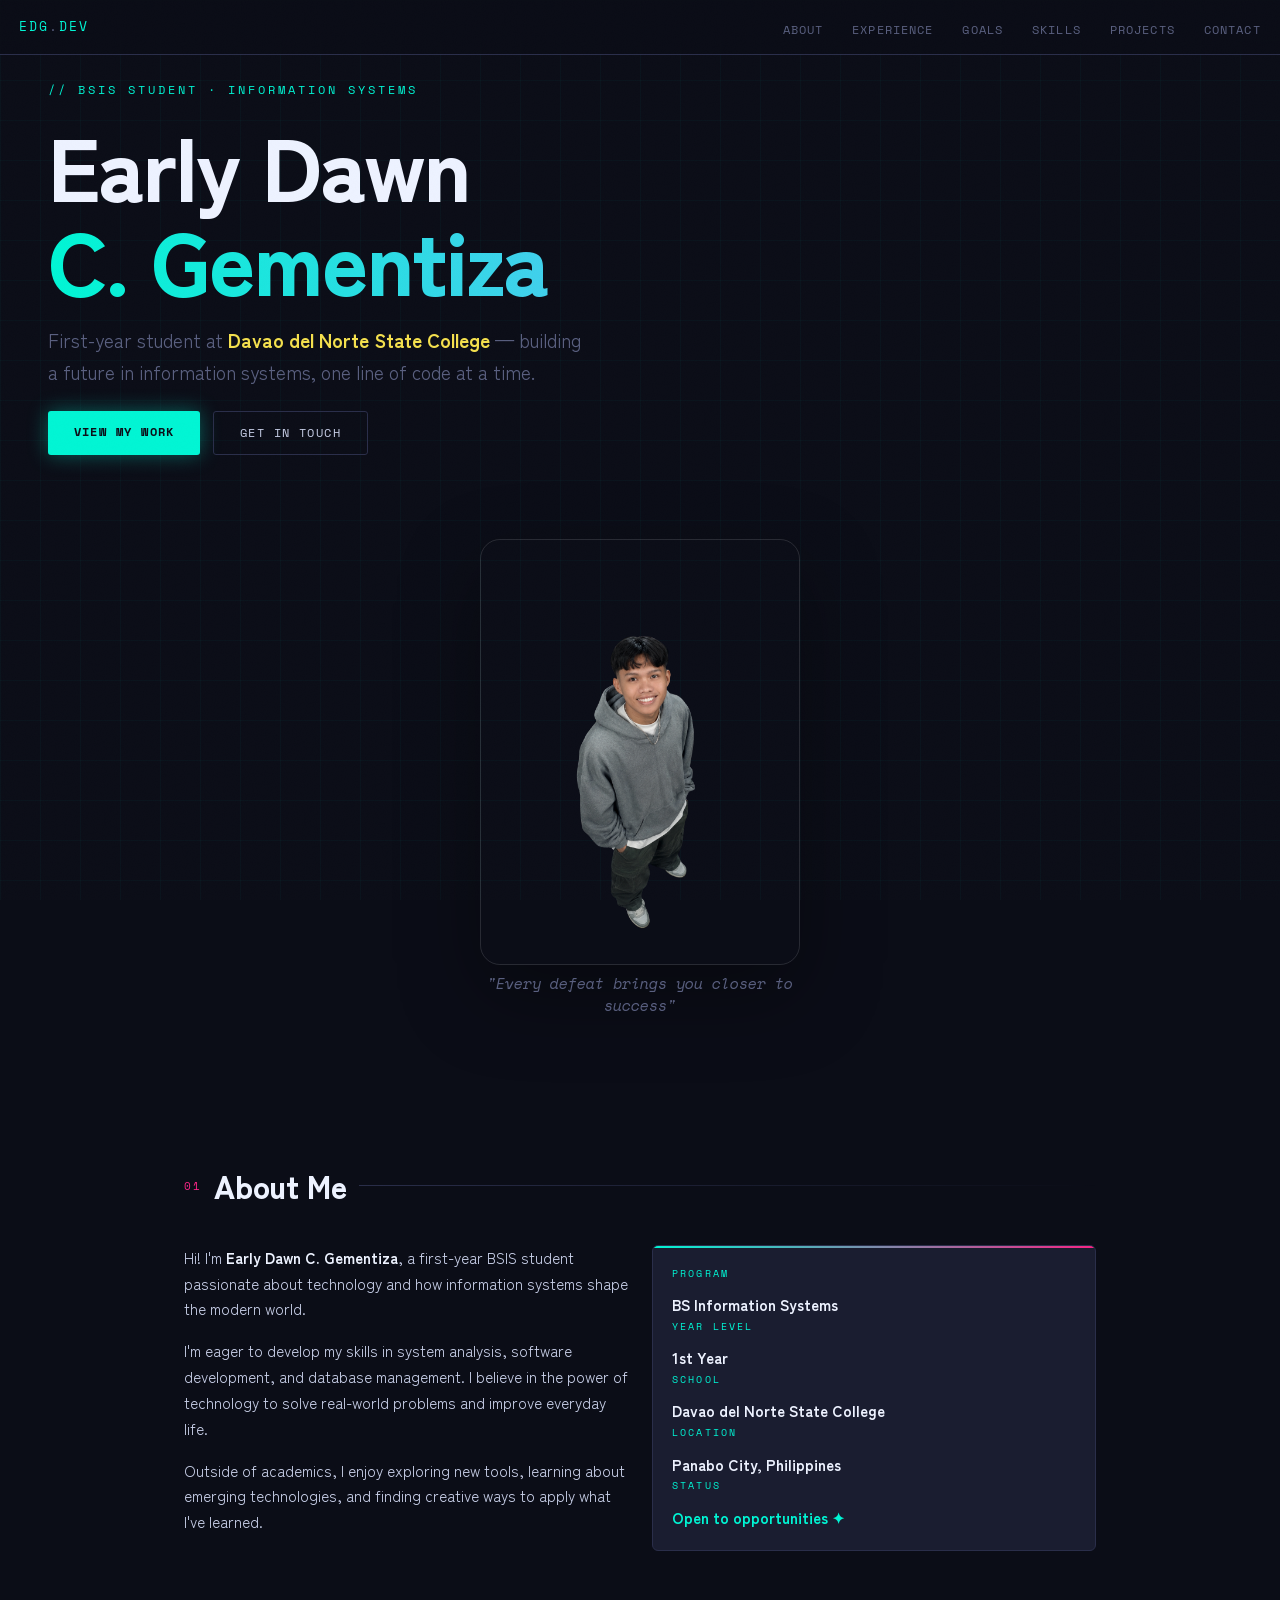
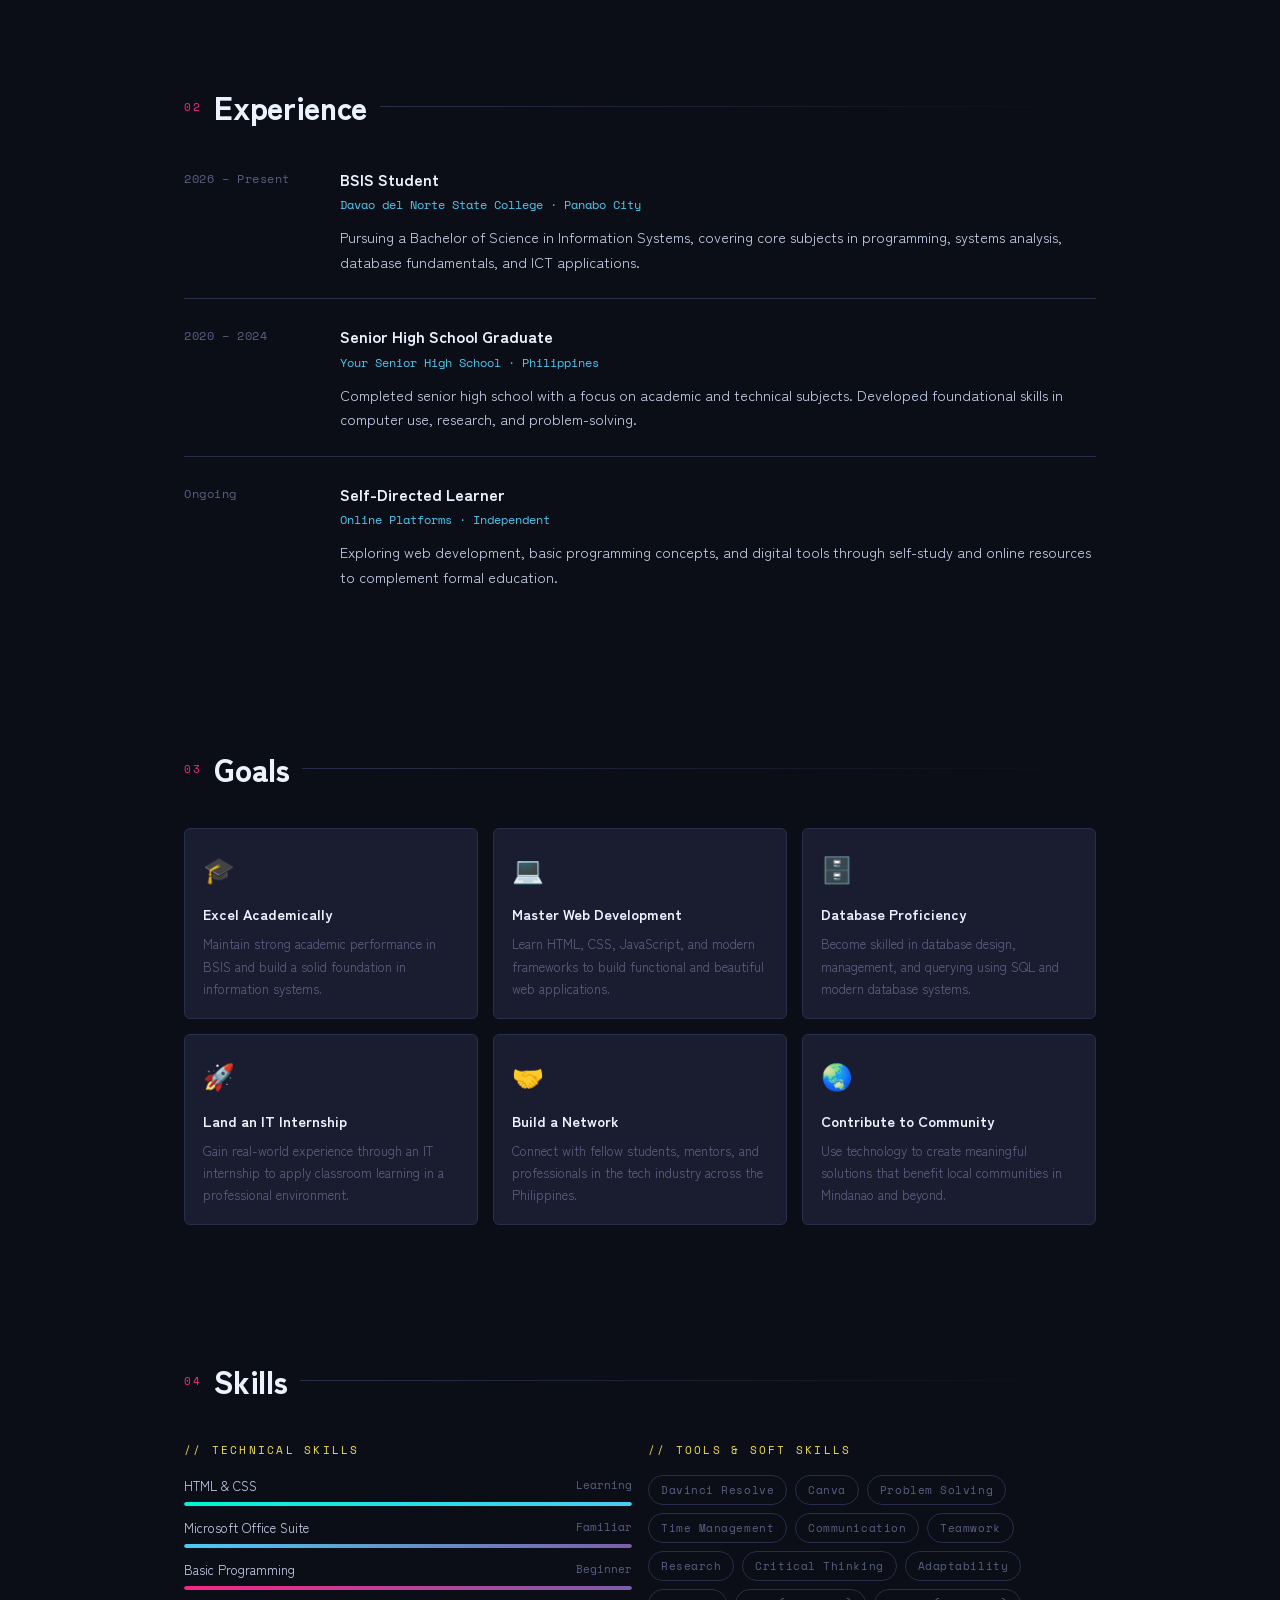
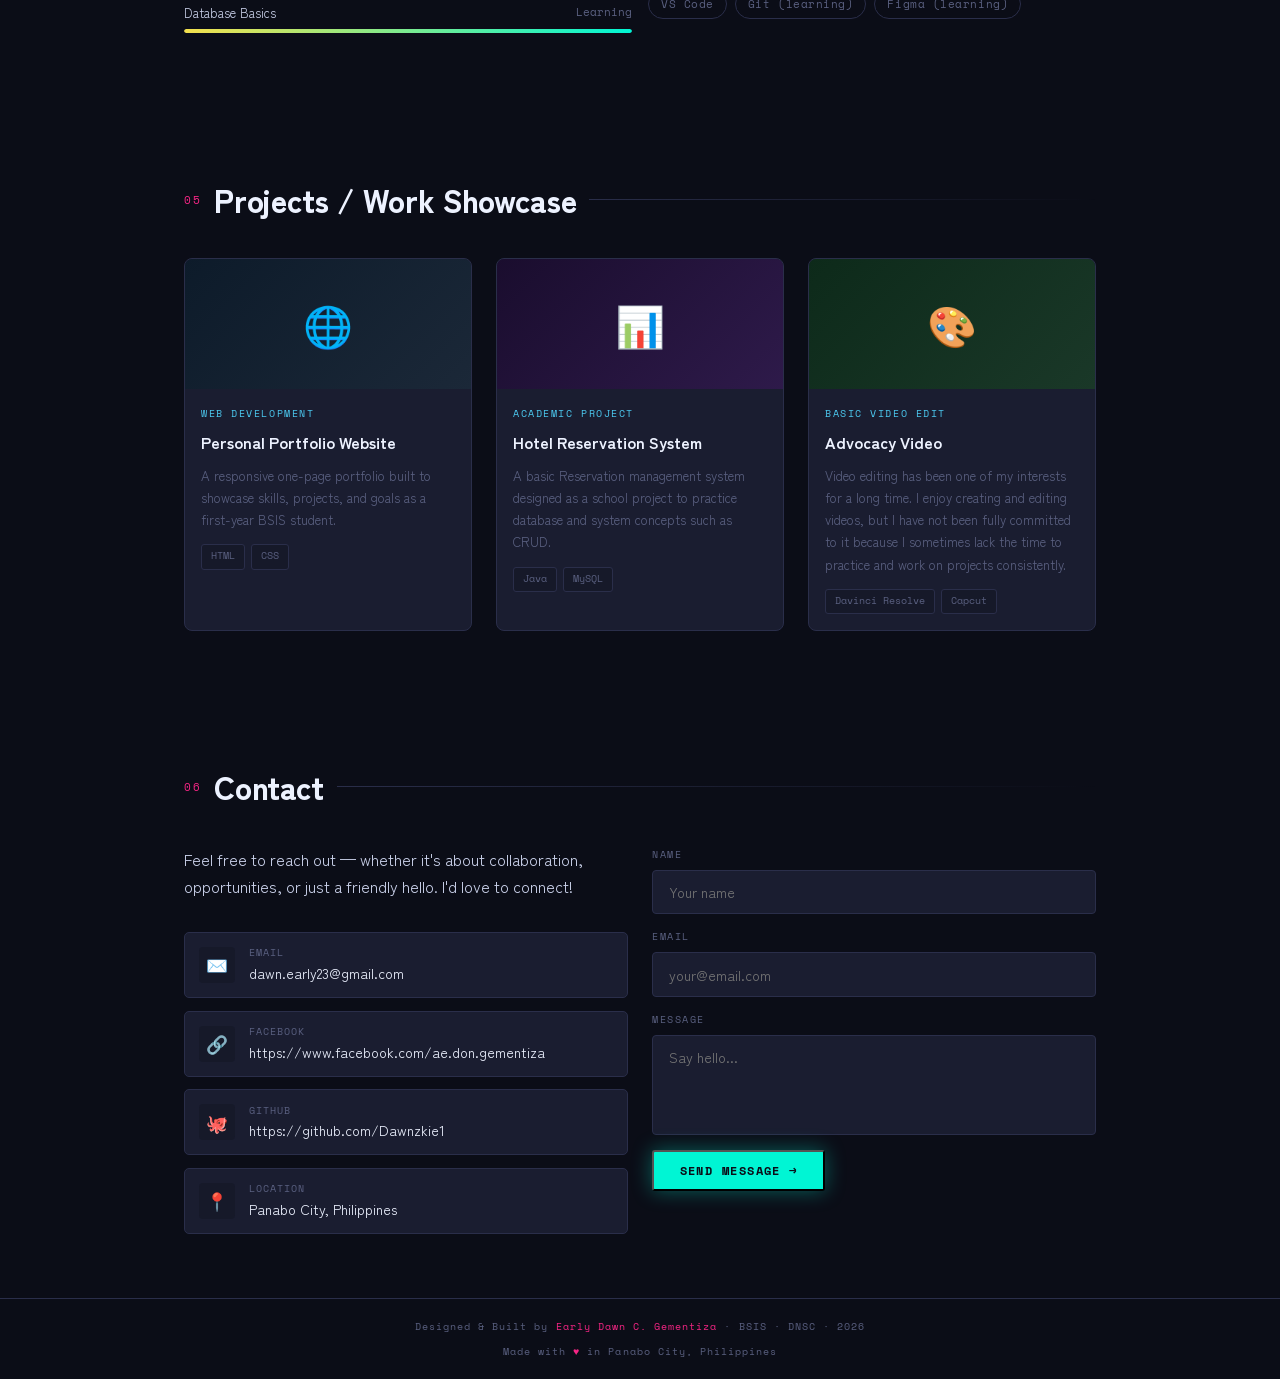
==== commit dd2d22b5: "Tighten layout and reduce spacing" ====
--- a/index1.html
+++ b/index1.html
@@ -24,7 +24,6 @@
       --font-display: 'Zen Kaku Gothic New', sans-serif;
       --font-mono:   'Space Mono', monospace;
     }
-r
     *, *::before, *::after { box-sizing: border-box; margin: 0; padding: 0; }
 
     html { scroll-behavior: smooth; }
@@ -64,7 +63,7 @@
     nav {
       position: fixed; top: 0; left: 0; right: 0;
       display: flex; align-items: center; justify-content: space-between;
-      padding: 1rem 2rem;
+      padding: 0.85rem 1.2rem;
       background: rgba(11,13,23,0.85);
       backdrop-filter: blur(12px);
       border-bottom: 1px solid var(--border);
@@ -112,7 +111,7 @@
     section {
       position: relative;
       z-index: 1;
-      padding: 6rem 2rem;
+      padding: 4rem 1.5rem;
       max-width: 960px;
       margin: 0 auto;
     }
@@ -125,7 +124,7 @@
       display: flex;
       justify-content: center;
       align-items: center;
-      margin-top: 2rem;
+      margin-top: 5.3rem;
       flex-direction: column;
     }
 
@@ -139,24 +138,25 @@
     }
 
     .hero-quote {
-      margin-top: 0.75rem;
+      margin-top: 0.5rem;
       font-family: var(--font-mono);
       font-size: 0.92rem;
       color: var(--text-dim);
       text-align: center;
       max-width: 320px;
-      line-height: 1.6;
+      line-height: 1.5;
       font-style: italic;
+      margin-bottom: 0.8rem;
     }
 
     /* ── HERO ── */
     #hero {
-      min-height: 100vh;
+      min-height: 80vh;
       display: flex; flex-direction: column; justify-content: center;
-      padding-top: 8rem;
+      padding-top: 5rem;
       max-width: 100%;
-      padding-left: clamp(1.5rem, 5vw, 5rem);
-      padding-right: clamp(1.5rem, 5vw, 5rem);
+      padding-left: clamp(1.2rem, 4vw, 3rem);
+      padding-right: clamp(1.2rem, 4vw, 3rem);
     }
 
     .hero-tag {
@@ -200,8 +200,8 @@
     }
 
     .hero-cta {
-      margin-top: 2.5rem;
-      display: flex; gap: 1rem; flex-wrap: wrap;
+      margin-top: 1.4rem;
+      display: flex; gap: 0.8rem; flex-wrap: wrap;
       animation: fadeUp 0.8s 0.3s ease both;
     }
 
@@ -244,8 +244,8 @@
 
     /* ── SECTION HEADER ── */
     .sec-header {
-      display: flex; align-items: center; gap: 1rem;
-      margin-bottom: 3rem;
+      display: flex; align-items: center; gap: 0.8rem;
+      margin-bottom: 2rem;
     }
 
     .sec-num {
@@ -272,7 +272,7 @@
     .about-grid {
       display: grid;
       grid-template-columns: 1fr 1fr;
-      gap: 2.5rem;
+      gap: 1.5rem;
       align-items: start;
     }
 
@@ -282,7 +282,7 @@
       background: var(--panel);
       border: 1px solid var(--border);
       border-radius: 6px;
-      padding: 1.8rem;
+      padding: 1.2rem;
       position: relative;
       overflow: hidden;
     }
@@ -316,9 +316,9 @@
     .exp-item {
       display: grid;
       grid-template-columns: 140px 1fr;
-      gap: 2rem;
-      margin-bottom: 2rem;
-      padding-bottom: 2rem;
+      gap: 1rem;
+      margin-bottom: 1.5rem;
+      padding-bottom: 1.5rem;
       border-bottom: 1px solid var(--border);
     }
 
@@ -355,14 +355,14 @@
     .goals-grid {
       display: grid;
       grid-template-columns: repeat(auto-fill, minmax(240px, 1fr));
-      gap: 1.2rem;
+      gap: 0.95rem;
     }
 
     .goal-card {
       background: var(--panel);
       border: 1px solid var(--border);
       border-radius: 6px;
-      padding: 1.5rem;
+      padding: 1.1rem;
       position: relative;
       overflow: hidden;
       transition: transform 0.2s, border-color 0.2s;
@@ -406,7 +406,7 @@
     .skills-grid {
       display: grid;
       grid-template-columns: repeat(2, 1fr);
-      gap: 2rem;
+      gap: 1rem;
     }
 
     .skill-group-title {
@@ -419,7 +419,7 @@
     }
 
     .skill-bar-wrap {
-      margin-bottom: 0.9rem;
+      margin-bottom: 0.7rem;
     }
 
     .skill-bar-label {
@@ -525,7 +525,7 @@
     .project-thumb-3 .project-thumb-glow { background: radial-gradient(circle at center, rgba(0,245,212,0.15), transparent 70%); }
 
     .project-body {
-      padding: 1.2rem;
+      padding: 1rem;
     }
 
     .project-type {
@@ -568,7 +568,7 @@
     .contact-wrap {
       display: grid;
       grid-template-columns: 1fr 1fr;
-      gap: 3rem;
+      gap: 1.5rem;
       align-items: start;
     }
 
@@ -578,11 +578,11 @@
       margin-bottom: 2rem;
     }
 
-    .contact-items { display: flex; flex-direction: column; gap: 1rem; }
+    .contact-items { display: flex; flex-direction: column; gap: 0.8rem; }
 
     .contact-item {
-      display: flex; align-items: center; gap: 1rem;
-      padding: 0.8rem 1rem;
+      display: flex; align-items: center; gap: 0.85rem;
+      padding: 0.7rem 0.9rem;
       background: var(--panel);
       border: 1px solid var(--border);
       border-radius: 5px;
@@ -656,7 +656,7 @@
     footer {
       position: relative; z-index: 1;
       border-top: 1px solid var(--border);
-      padding: 2rem;
+      padding: 1.2rem;
       text-align: center;
       font-family: var(--font-mono);
       font-size: 0.65rem;
@@ -700,7 +700,7 @@
 
       .sec-title { font-size: 1.4rem; }
 
-      section { padding: 4rem 1.5rem; }
+      section { padding: 3rem 1rem; }
     }
   </style>
 </head>
@@ -737,7 +737,7 @@
         </div>
         <div class="hero-visual">
           <img src="dawn_transparent.png" alt="Dawn Gementiza portrait">
-          <p class="hero-quote">"Failure is the key to success"</p>
+          <p class="hero-quote">"Every defeat brings you closer to success"</p>
         </div>
       </div>
     </div>
@@ -790,7 +790,7 @@
     </div>
 
     <div class="exp-item">
-      <div class="exp-date">2024 – Present</div>
+      <div class="exp-date">2026 – Present</div>
       <div>
         <div class="exp-role">BSIS Student</div>
         <div class="exp-org">Davao del Norte State College · Panabo City</div>
@@ -958,7 +958,7 @@
           <div class="project-thumb-glow"></div>
         </div>
         <div class="project-body">
-          <div class="project-type">Basic EDITS</div>
+          <div class="project-type">Basic video EDIT</div>
           <div class="project-name">Advocacy Video </div>
           <div class="project-desc">Video editing has been one of my interests for a long time. I enjoy creating and editing videos, but I have not been fully committed to it because I sometimes lack the time to practice and work on projects consistently.</div>
           <div class="project-stack">
@@ -1031,7 +1031,7 @@
 
   <!-- FOOTER -->
   <footer>
-    <p>Designed & Built by <span>Early Dawn C. Gementiza</span> · BSIS · DNSC · 2024</p>
+    <p>Designed & Built by <span>Early Dawn C. Gementiza</span> · BSIS · DNSC · 2026</p>
     <p style="margin-top:0.4rem">Made with <span>♥</span> in Panabo City, Philippines</p>
   </footer>
 
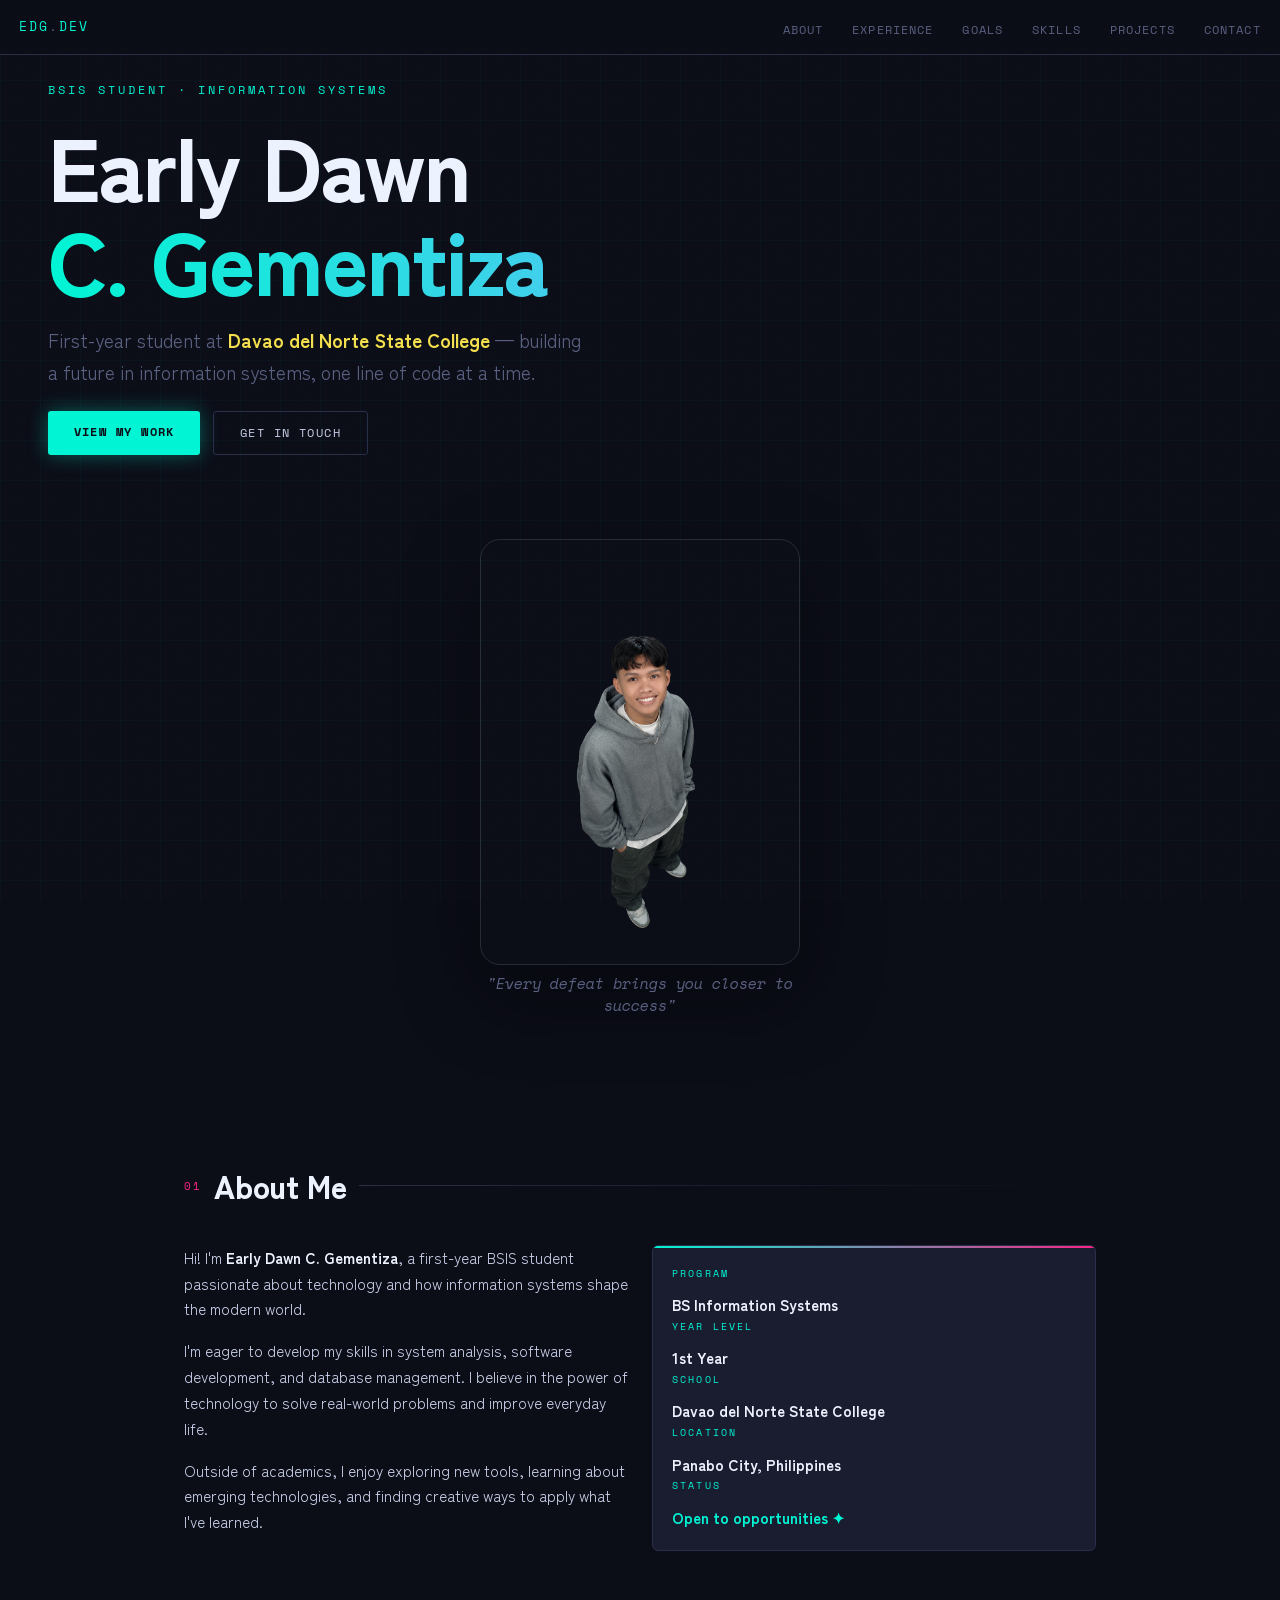
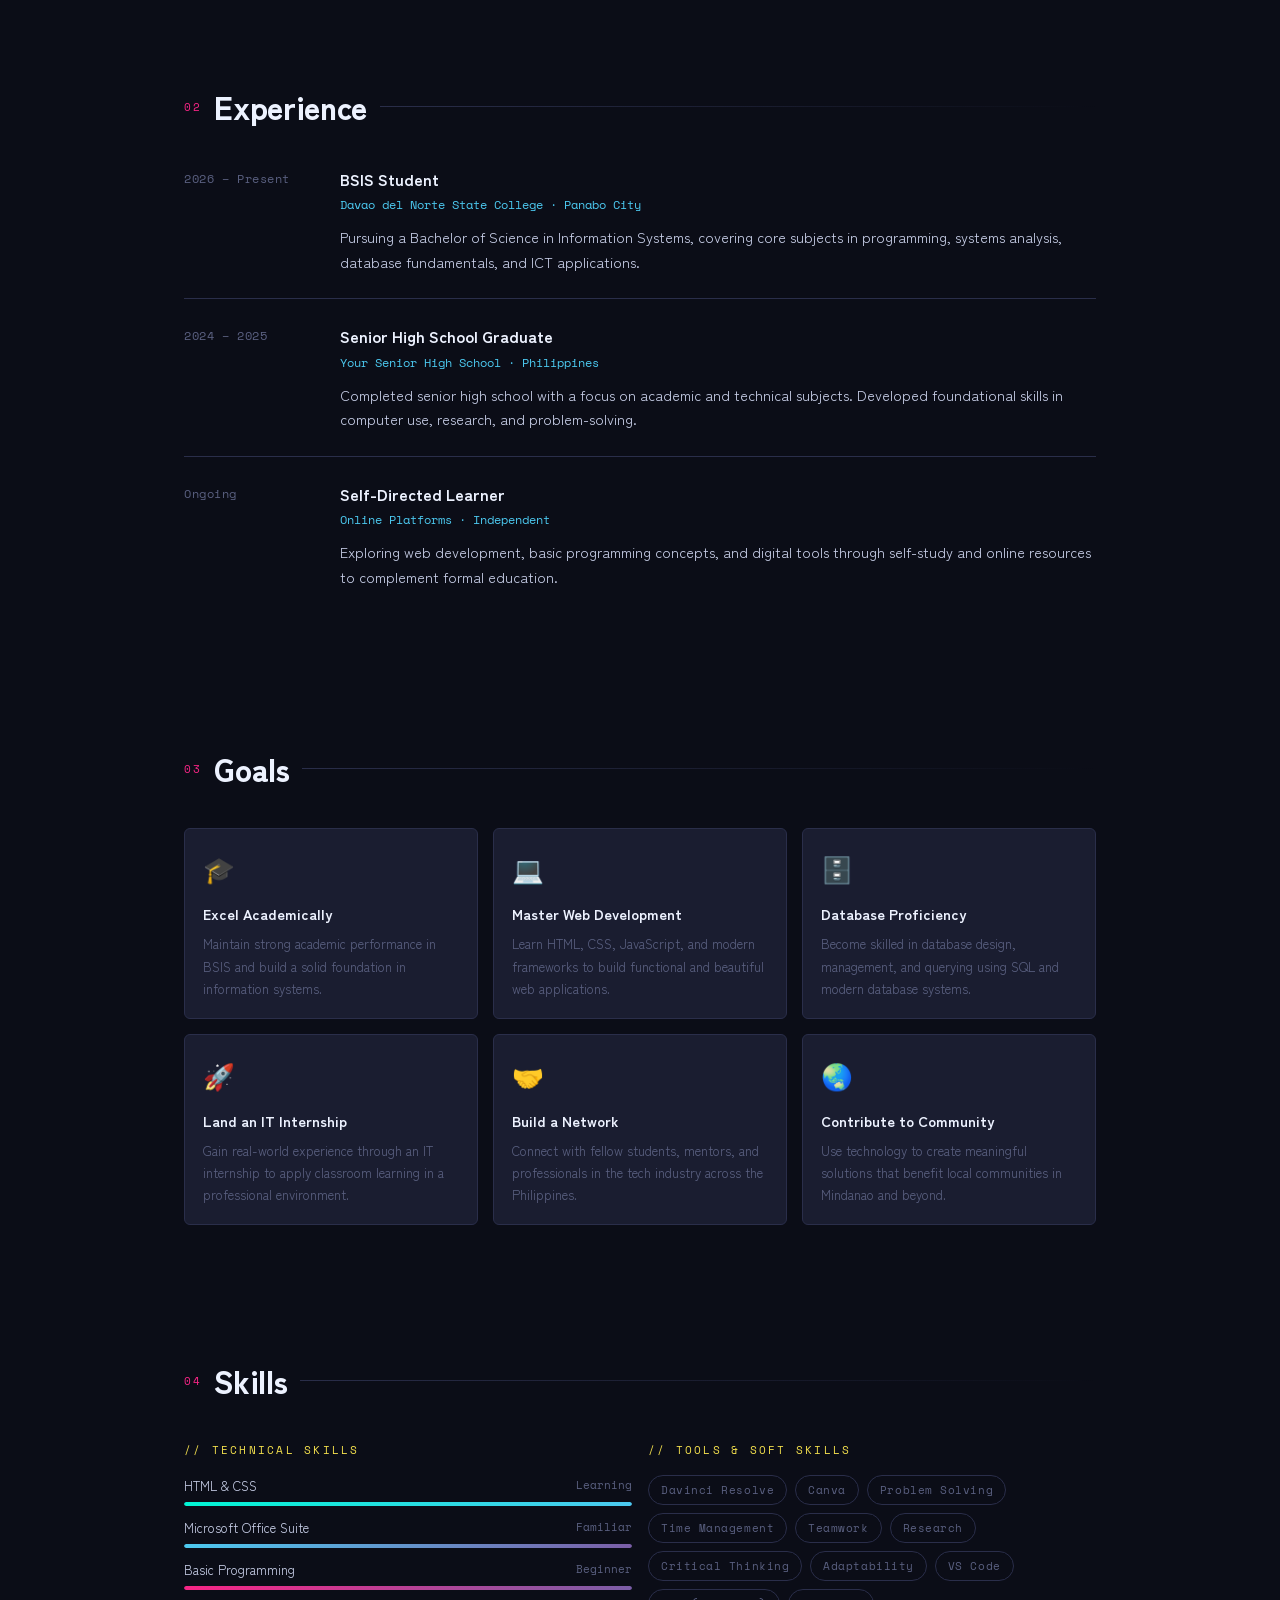
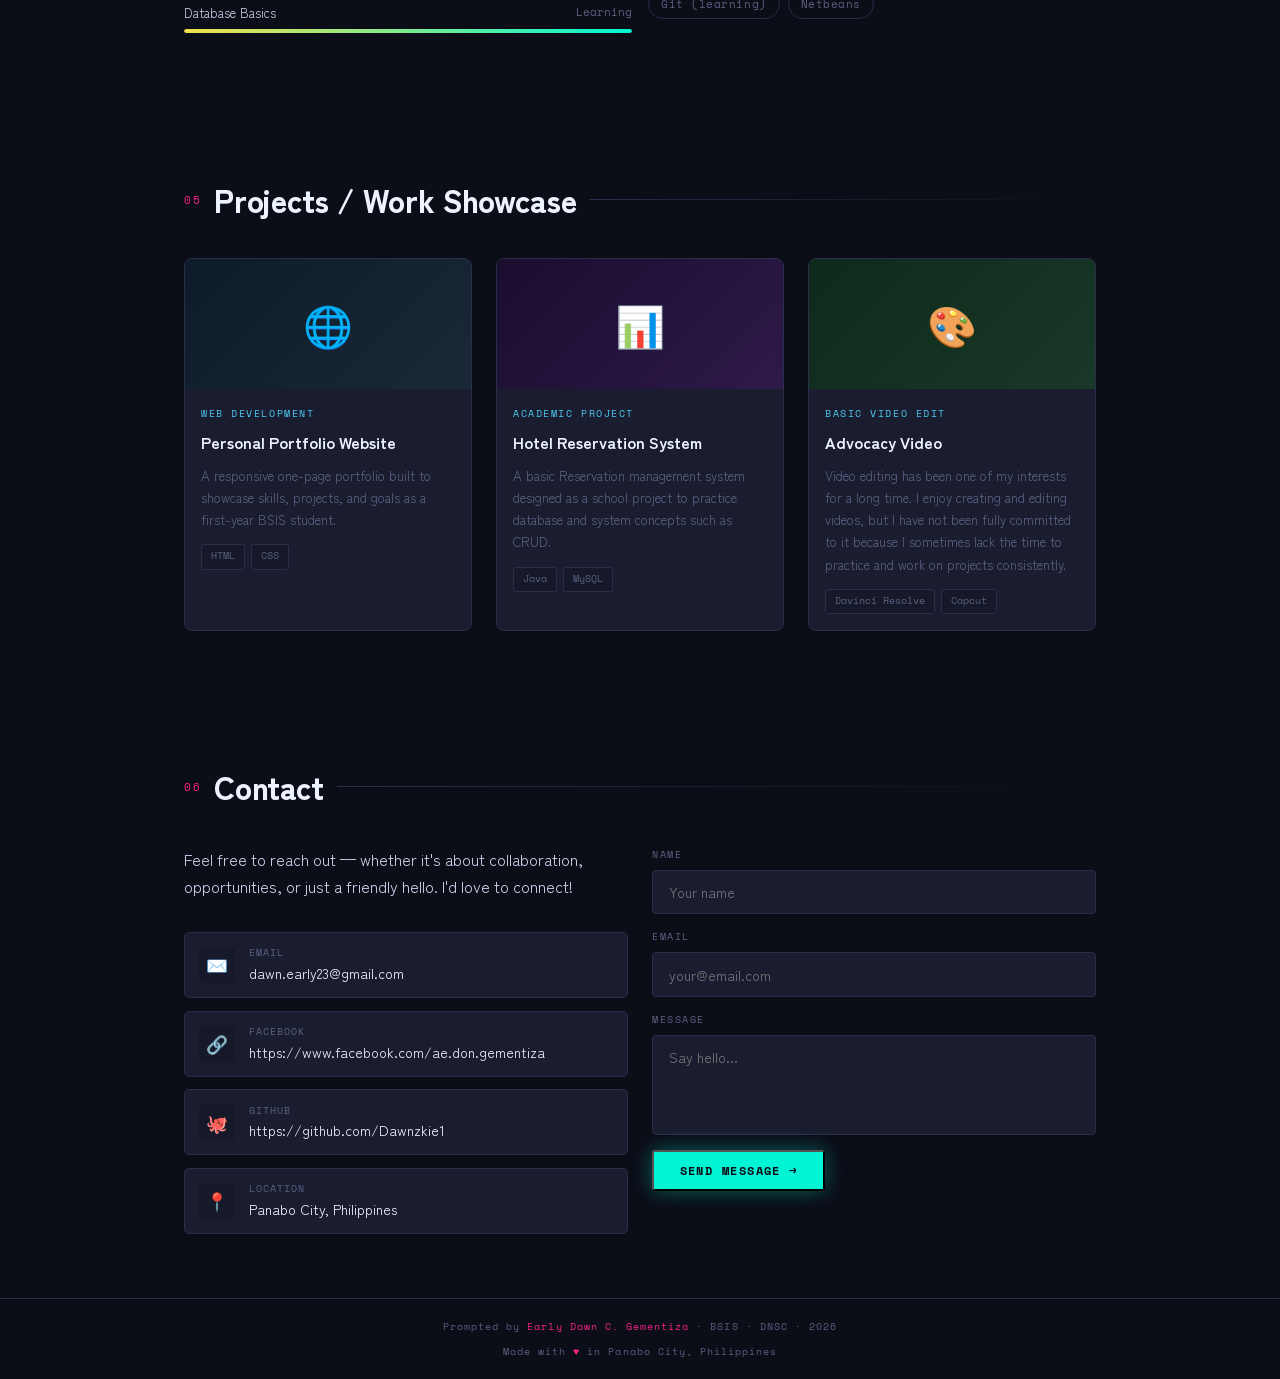
==== commit fd7f7be3: "Update portfolio page" ====
--- a/index1.html
+++ b/index1.html
@@ -723,7 +723,7 @@
   <section id="hero">
     <div class="hero-intro">
       <div>
-        <p class="hero-tag">// BSIS Student · Information Systems</p>
+        <p class="hero-tag"> BSIS Student · Information Systems</p>
         <h1 class="hero-name">
           Early Dawn<br>
           <span class="accent-line">C. Gementiza</span>
@@ -799,7 +799,7 @@
     </div>
 
     <div class="exp-item">
-      <div class="exp-date">2020 – 2024</div>
+      <div class="exp-date">2024 – 2025</div>
       <div>
         <div class="exp-role">Senior High School Graduate</div>
         <div class="exp-org">Your Senior High School · Philippines</div>
@@ -900,14 +900,14 @@
           <span class="skill-tag">Canva</span>
           <span class="skill-tag">Problem Solving</span>
           <span class="skill-tag">Time Management</span>
-          <span class="skill-tag">Communication</span>
+        
           <span class="skill-tag">Teamwork</span>
           <span class="skill-tag">Research</span>
           <span class="skill-tag">Critical Thinking</span>
           <span class="skill-tag">Adaptability</span>
           <span class="skill-tag">VS Code</span>
           <span class="skill-tag">Git (learning)</span>
-          <span class="skill-tag">Figma (learning)</span>
+          <span class="skill-tag">Netbeans</span>
         </div>
       </div>
     </div>
@@ -1031,7 +1031,7 @@
 
   <!-- FOOTER -->
   <footer>
-    <p>Designed & Built by <span>Early Dawn C. Gementiza</span> · BSIS · DNSC · 2026</p>
+    <p>Prompted by <span>Early Dawn C. Gementiza</span> · BSIS · DNSC · 2026</p>
     <p style="margin-top:0.4rem">Made with <span>♥</span> in Panabo City, Philippines</p>
   </footer>
 
